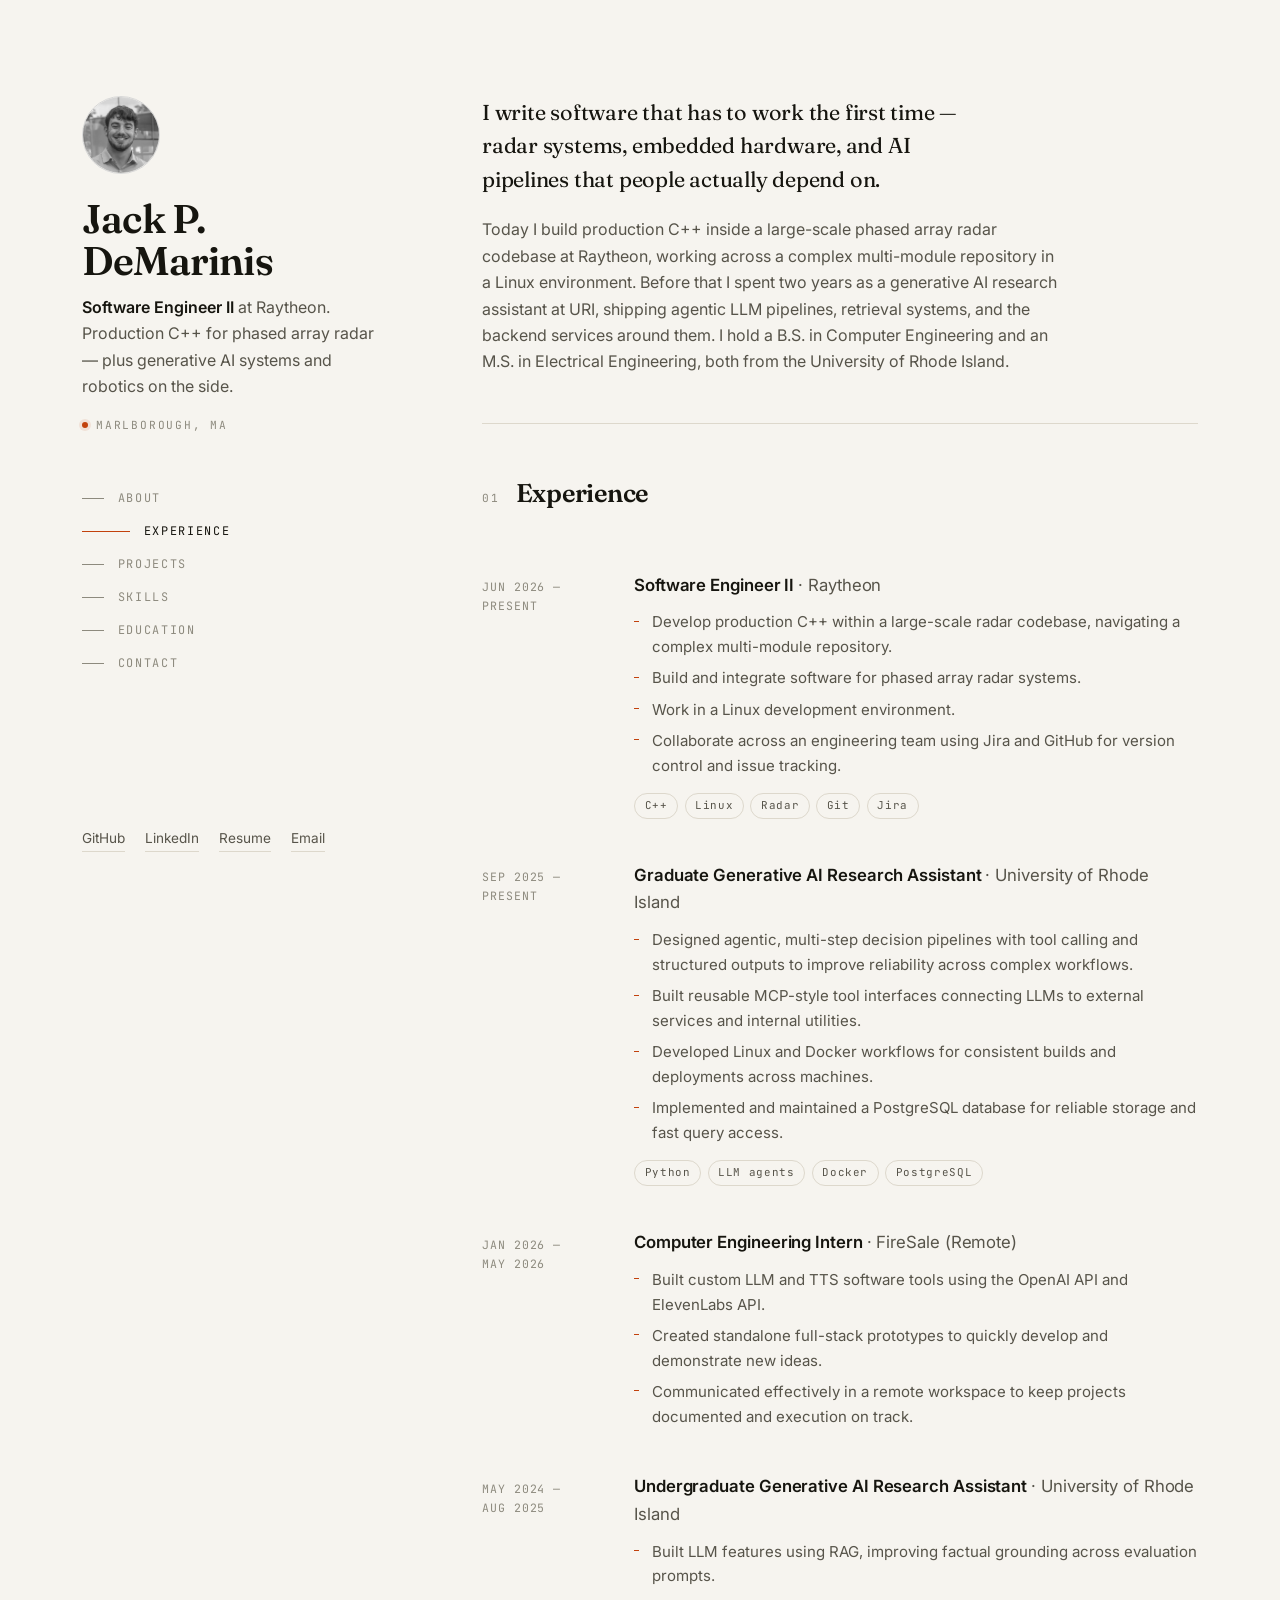
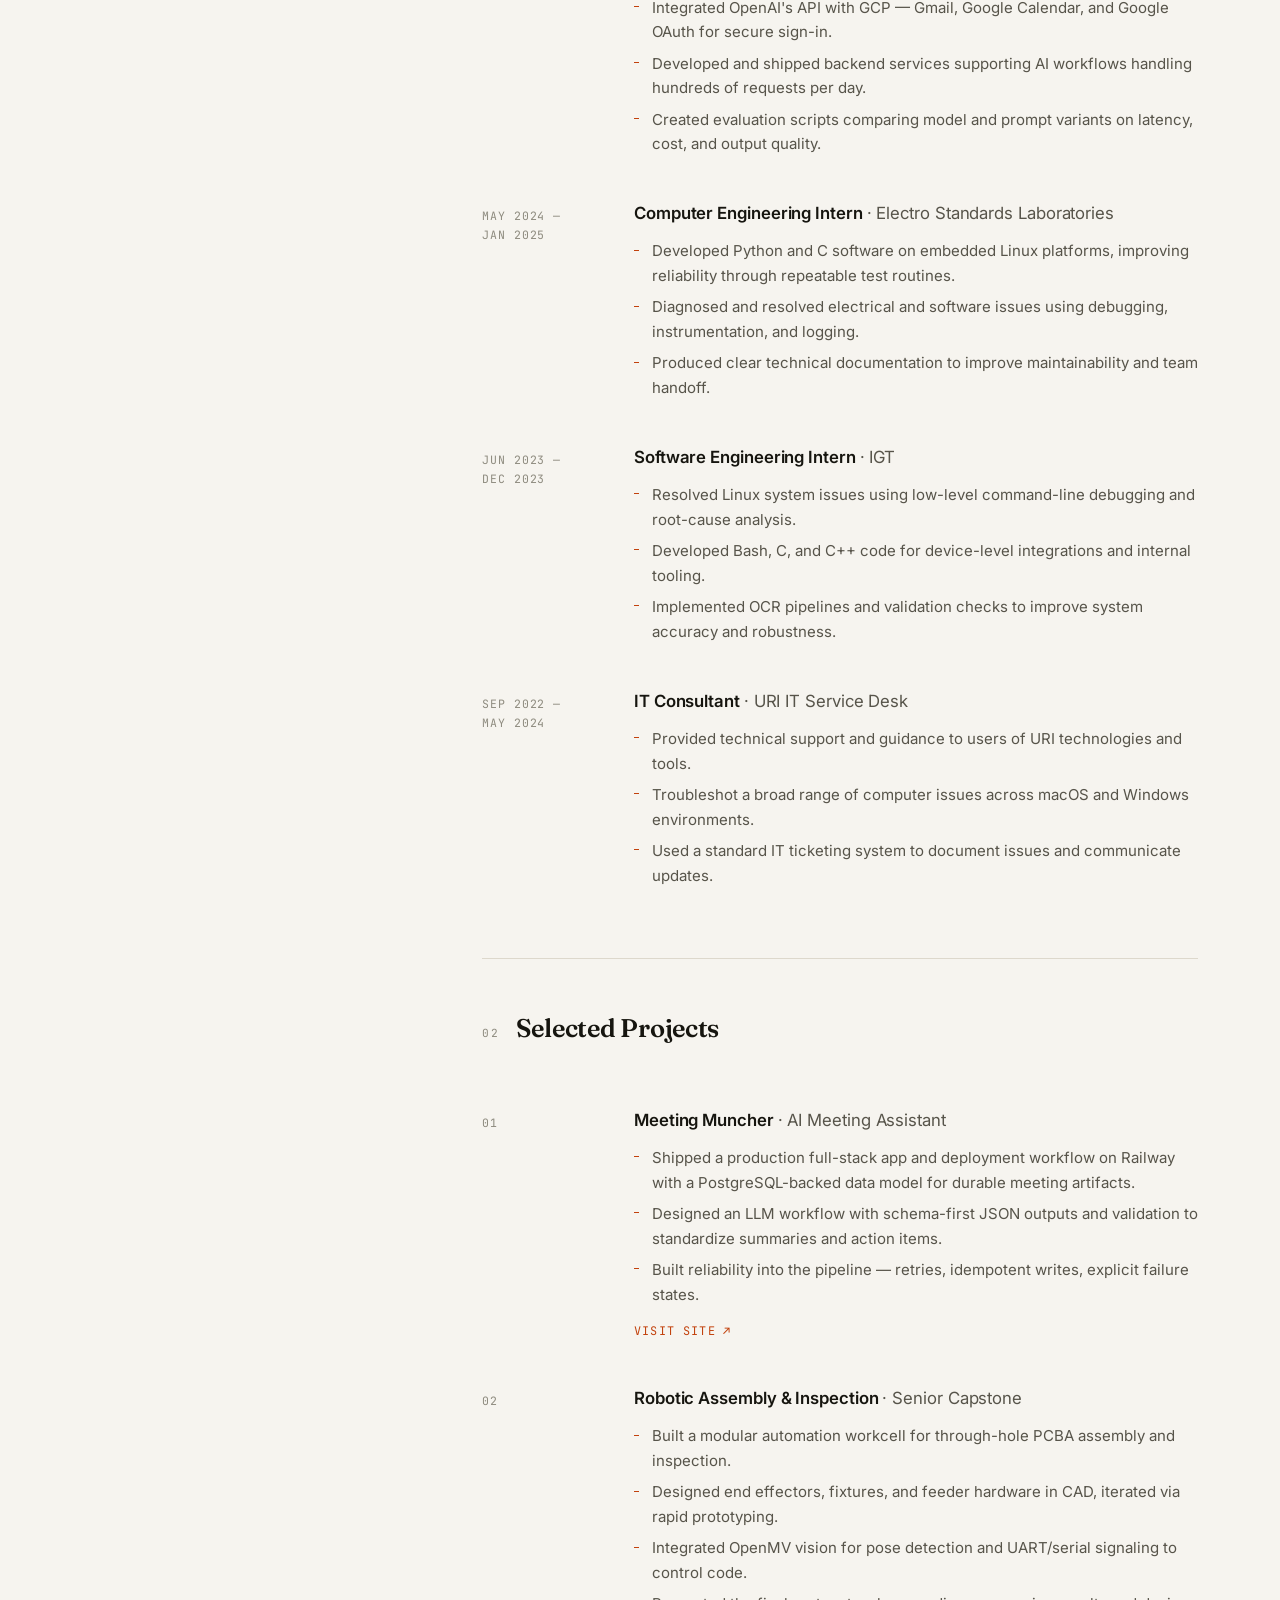
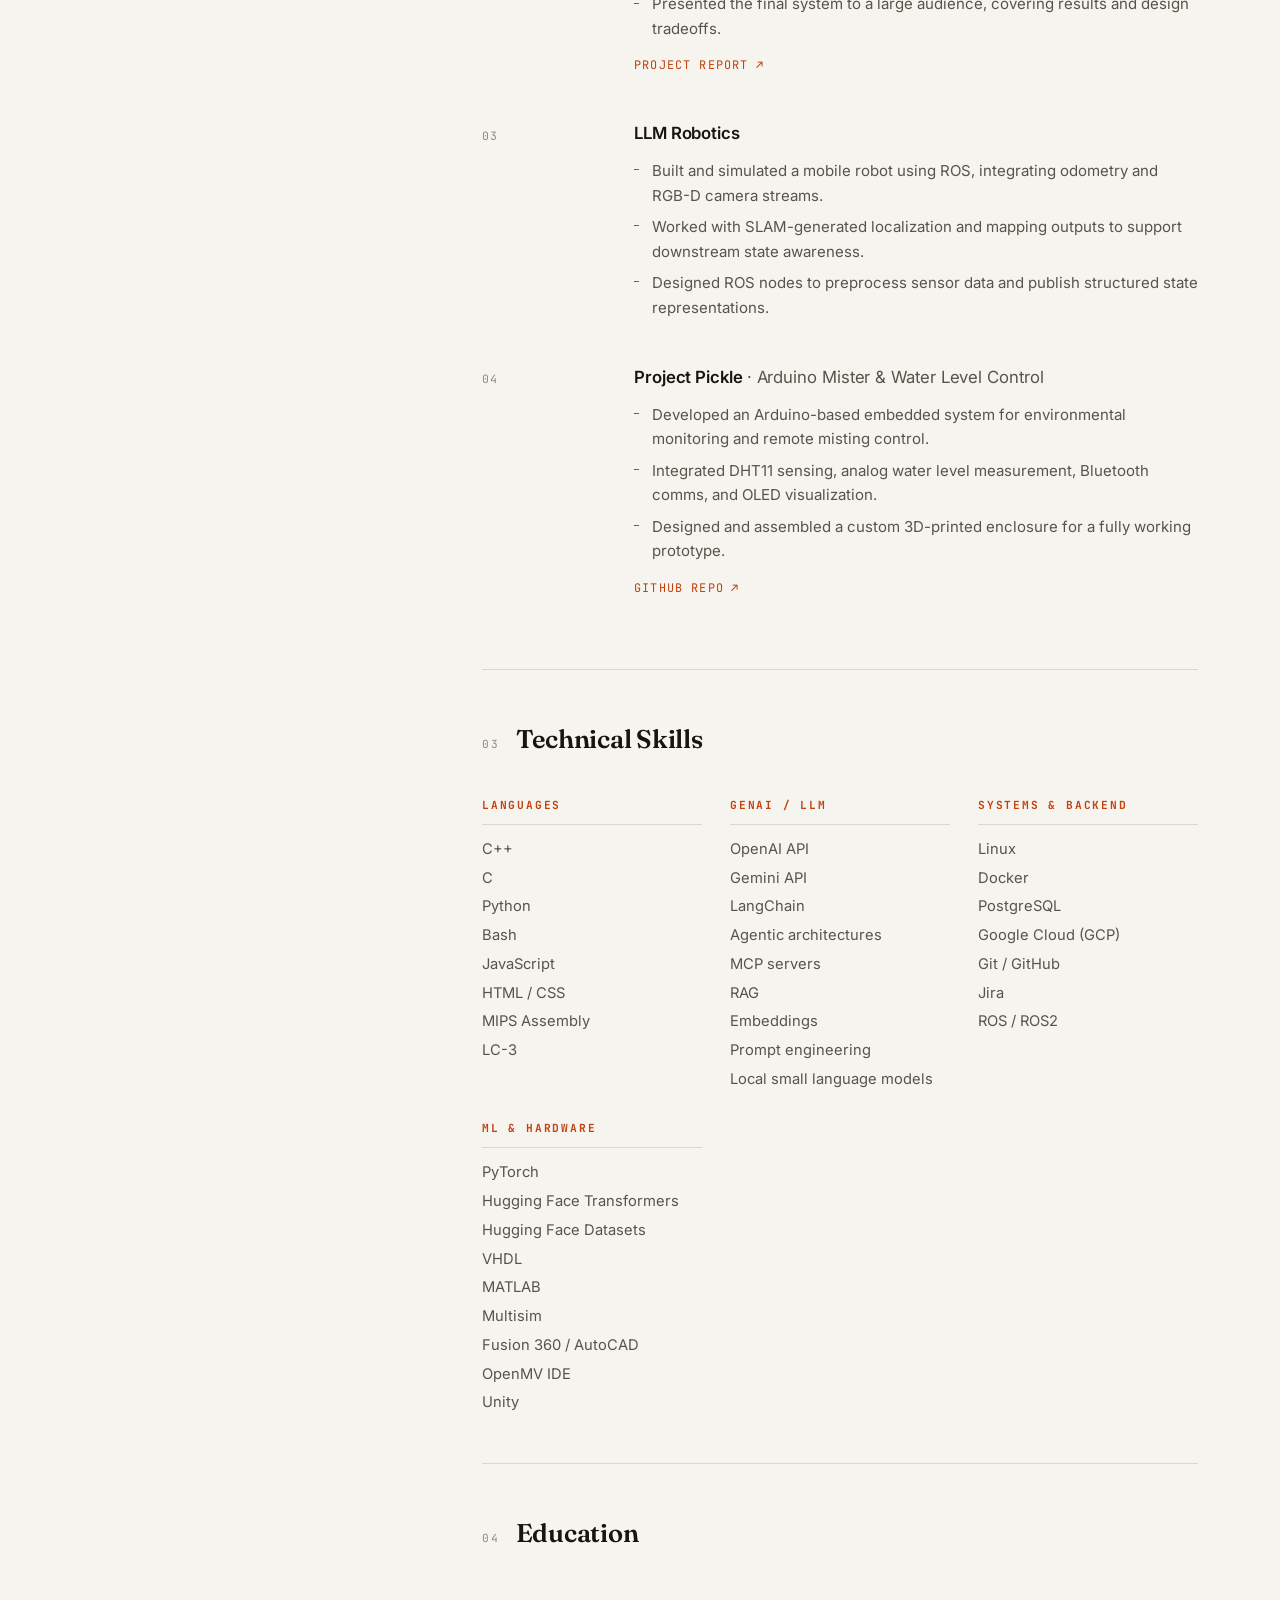
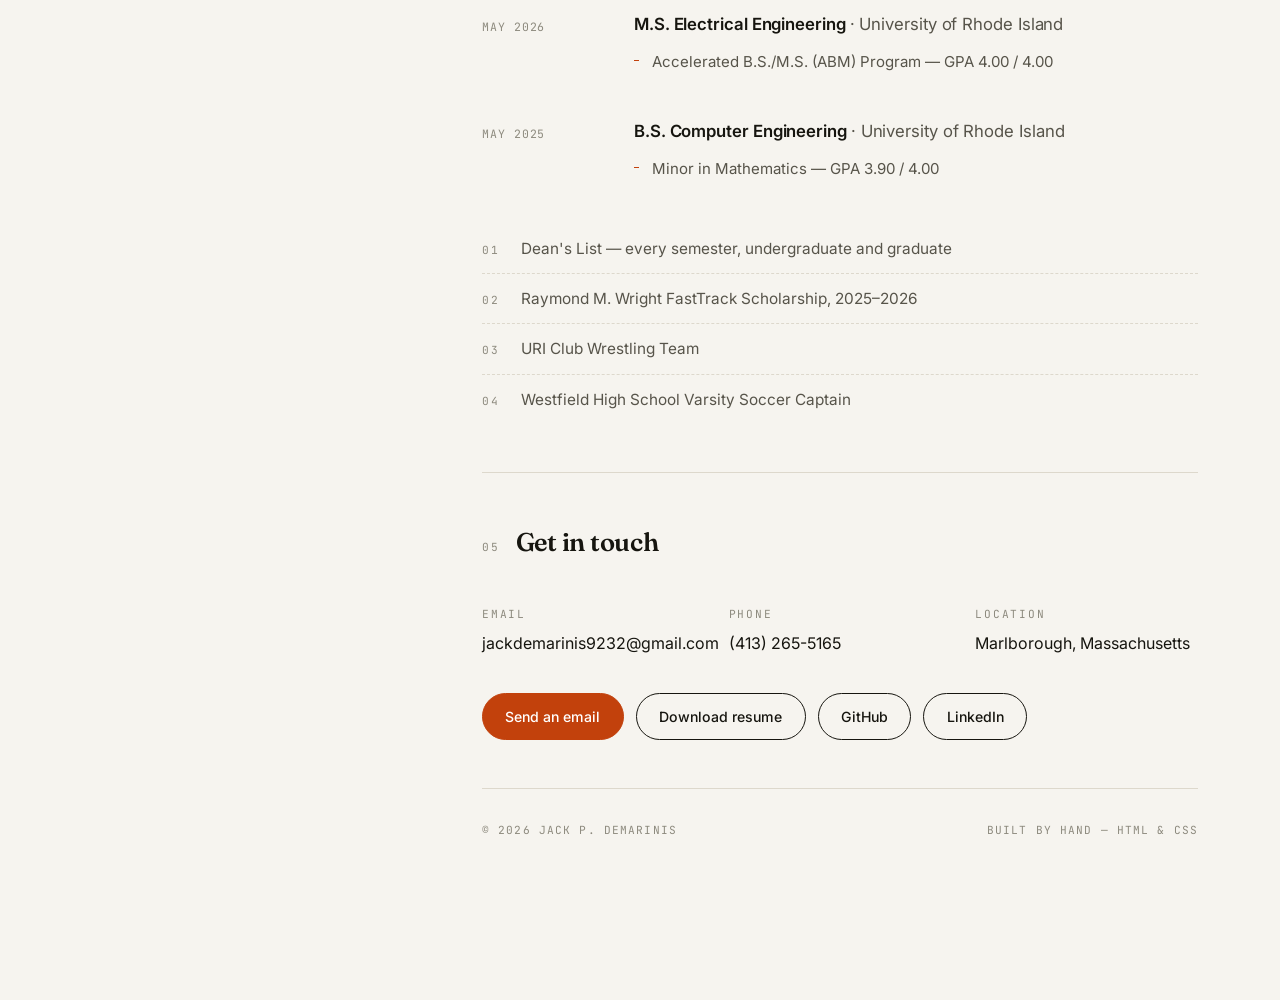
==== design-editorial.html @ abd618f5 "new designs and job update" ====
<!DOCTYPE html>
<html lang="en">
  <head>
    <meta charset="UTF-8" />
    <meta name="viewport" content="width=device-width, initial-scale=1.0" />
    <title>Jack P. DeMarinis — Software Engineer</title>
    <link rel="icon" type="image/webp" href="favicon.webp" />
    <link rel="preconnect" href="https://fonts.googleapis.com" />
    <link rel="preconnect" href="https://fonts.gstatic.com" crossorigin />
    <link
      href="https://fonts.googleapis.com/css2?family=Fraunces:opsz,wght@9..144,400;9..144,600&family=Inter:wght@400;500;600&family=JetBrains+Mono:wght@400;500&display=swap"
      rel="stylesheet"
    />
    <style>
      :root {
        --paper: #f6f4ef;
        --paper-raised: #fffefb;
        --ink: #16150f;
        --ink-soft: #57544a;
        --ink-faint: #8d8a7e;
        --rule: #ddd8cc;
        --accent: #c2410c;
        --accent-soft: rgba(194, 65, 12, 0.1);
        --serif: 'Fraunces', Georgia, serif;
        --sans: 'Inter', system-ui, sans-serif;
        --mono: 'JetBrains Mono', ui-monospace, monospace;
      }

      @media (prefers-color-scheme: dark) {
        :root {
          --paper: #12110e;
          --paper-raised: #1a1815;
          --ink: #f2efe6;
          --ink-soft: #a8a294;
          --ink-faint: #78736a;
          --rule: #2b2823;
          --accent: #f6511d;
          --accent-soft: rgba(246, 81, 29, 0.14);
        }
      }

      * { margin: 0; padding: 0; box-sizing: border-box; }

      html { scroll-behavior: smooth; }

      body {
        background: var(--paper);
        color: var(--ink);
        font-family: var(--sans);
        font-size: 16px;
        line-height: 1.65;
        -webkit-font-smoothing: antialiased;
      }

      a { color: inherit; text-decoration: none; }

      .label {
        font-family: var(--mono);
        font-size: 0.7rem;
        letter-spacing: 0.16em;
        text-transform: uppercase;
        color: var(--ink-faint);
      }

      /* ---------- shell ---------- */
      .shell {
        max-width: 1180px;
        margin: 0 auto;
        padding: 0 2rem;
        display: grid;
        grid-template-columns: 1fr;
        gap: 0;
      }

      @media (min-width: 1000px) {
        .shell {
          grid-template-columns: 320px minmax(0, 1fr);
          gap: 5rem;
        }
      }

      /* ---------- left rail ---------- */
      .rail {
        padding: 4rem 0 2rem;
      }

      @media (min-width: 1000px) {
        .rail {
          position: sticky;
          top: 0;
          height: 100vh;
          padding: 6rem 0 3rem;
          display: flex;
          flex-direction: column;
        }
      }

      .rail-photo {
        width: 78px;
        height: 78px;
        border-radius: 50%;
        object-fit: cover;
        filter: grayscale(100%);
        border: 1px solid var(--rule);
        margin-bottom: 1.5rem;
      }

      .rail h1 {
        font-family: var(--serif);
        font-weight: 600;
        font-size: 2.5rem;
        line-height: 1.05;
        letter-spacing: -0.02em;
      }

      .rail-role {
        margin-top: 0.75rem;
        font-size: 1rem;
        color: var(--ink-soft);
        max-width: 30ch;
      }

      .rail-role strong { color: var(--ink); font-weight: 600; }

      .rail-loc {
        margin-top: 1rem;
        display: inline-flex;
        align-items: center;
        gap: 0.5rem;
      }

      .dot {
        width: 6px;
        height: 6px;
        border-radius: 50%;
        background: var(--accent);
        box-shadow: 0 0 0 3px var(--accent-soft);
      }

      .rail-nav {
        margin-top: 3rem;
        display: none;
      }

      @media (min-width: 1000px) { .rail-nav { display: block; } }

      .rail-nav a {
        display: flex;
        align-items: center;
        gap: 0.85rem;
        padding: 0.42rem 0;
        font-family: var(--mono);
        font-size: 0.74rem;
        letter-spacing: 0.14em;
        text-transform: uppercase;
        color: var(--ink-faint);
        transition: color 0.25s ease;
      }

      .rail-nav a::before {
        content: '';
        width: 22px;
        height: 1px;
        background: currentColor;
        transition: width 0.25s ease, background 0.25s ease;
      }

      .rail-nav a:hover,
      .rail-nav a.active { color: var(--ink); }
      .rail-nav a.active::before { width: 48px; background: var(--accent); }

      .rail-links {
        margin-top: auto;
        padding-top: 2.5rem;
        display: flex;
        flex-wrap: wrap;
        gap: 1.25rem;
      }

      .rail-links a {
        font-size: 0.85rem;
        color: var(--ink-soft);
        border-bottom: 1px solid var(--rule);
        padding-bottom: 2px;
        transition: color 0.2s ease, border-color 0.2s ease;
      }

      .rail-links a:hover { color: var(--accent); border-color: var(--accent); }

      /* ---------- content ---------- */
      .content { padding: 2rem 0 6rem; }

      @media (min-width: 1000px) { .content { padding: 6rem 0 8rem; } }

      .block { padding: 3rem 0; border-top: 1px solid var(--rule); }
      .block:first-child { border-top: none; padding-top: 0; }

      .block-head {
        display: flex;
        align-items: baseline;
        gap: 1rem;
        margin-bottom: 2.25rem;
      }

      .block-head h2 {
        font-family: var(--serif);
        font-size: 1.6rem;
        font-weight: 600;
        letter-spacing: -0.01em;
      }

      .lede {
        font-family: var(--serif);
        font-size: 1.35rem;
        line-height: 1.55;
        letter-spacing: -0.01em;
        max-width: 34ch;
      }

      .lede + p {
        margin-top: 1.25rem;
        color: var(--ink-soft);
        max-width: 58ch;
      }

      /* entries */
      .entry {
        display: grid;
        grid-template-columns: 1fr;
        gap: 0.35rem 2rem;
        padding: 1.35rem 1rem 1.35rem 1rem;
        margin: 0 -1rem;
        border-radius: 6px;
        transition: background 0.25s ease;
      }

      @media (min-width: 720px) {
        .entry { grid-template-columns: 120px minmax(0, 1fr); }
      }

      .entry:hover { background: var(--paper-raised); }

      .entry-date {
        font-family: var(--mono);
        font-size: 0.72rem;
        letter-spacing: 0.08em;
        text-transform: uppercase;
        color: var(--ink-faint);
        padding-top: 0.35rem;
      }

      .entry h3 {
        font-size: 1.05rem;
        font-weight: 600;
        letter-spacing: -0.005em;
      }

      .entry h3 span { color: var(--ink-soft); font-weight: 400; }

      .entry ul {
        margin-top: 0.7rem;
        list-style: none;
        display: grid;
        gap: 0.4rem;
      }

      .entry li {
        position: relative;
        padding-left: 1.1rem;
        color: var(--ink-soft);
        font-size: 0.94rem;
      }

      .entry li::before {
        content: '';
        position: absolute;
        left: 0;
        top: 0.68em;
        width: 5px;
        height: 1px;
        background: var(--accent);
      }

      .tags { margin-top: 0.9rem; display: flex; flex-wrap: wrap; gap: 0.4rem; }

      .tag {
        font-family: var(--mono);
        font-size: 0.68rem;
        letter-spacing: 0.06em;
        color: var(--ink-soft);
        border: 1px solid var(--rule);
        border-radius: 999px;
        padding: 0.18rem 0.6rem;
      }

      .arrow-link {
        display: inline-flex;
        align-items: center;
        gap: 0.45rem;
        margin-top: 0.9rem;
        font-family: var(--mono);
        font-size: 0.74rem;
        letter-spacing: 0.1em;
        text-transform: uppercase;
        color: var(--accent);
      }

      .arrow-link span { transition: transform 0.25s ease; }
      .arrow-link:hover span { transform: translate(3px, -3px); }

      /* skills */
      .skills-cols {
        display: grid;
        gap: 1.75rem;
        grid-template-columns: repeat(auto-fit, minmax(220px, 1fr));
      }

      .skill-col h3 {
        font-family: var(--mono);
        font-size: 0.7rem;
        letter-spacing: 0.16em;
        text-transform: uppercase;
        color: var(--accent);
        padding-bottom: 0.6rem;
        margin-bottom: 0.75rem;
        border-bottom: 1px solid var(--rule);
      }

      .skill-col ul { list-style: none; display: grid; gap: 0.28rem; }
      .skill-col li { font-size: 0.92rem; color: var(--ink-soft); }

      /* honors */
      .honors-list { list-style: none; display: grid; gap: 0.75rem; }

      .honors-list li {
        display: flex;
        gap: 0.9rem;
        align-items: baseline;
        font-size: 0.96rem;
        color: var(--ink-soft);
        padding-bottom: 0.75rem;
        border-bottom: 1px dashed var(--rule);
      }

      .honors-list li:last-child { border-bottom: none; }
      .honors-list .label { flex-shrink: 0; width: 3.5ch; }

      /* contact */
      .contact-row {
        display: grid;
        gap: 1.5rem;
        grid-template-columns: repeat(auto-fit, minmax(200px, 1fr));
        margin-bottom: 2.25rem;
      }

      .contact-row a, .contact-row span.v {
        display: block;
        margin-top: 0.3rem;
        font-size: 1rem;
        color: var(--ink);
      }

      .contact-row a:hover { color: var(--accent); }

      .btn {
        display: inline-flex;
        align-items: center;
        gap: 0.5rem;
        padding: 0.7rem 1.4rem;
        border-radius: 999px;
        border: 1px solid var(--ink);
        font-size: 0.88rem;
        font-weight: 500;
        transition: background 0.22s ease, color 0.22s ease, border-color 0.22s ease;
      }

      .btn:hover { background: var(--ink); color: var(--paper); }
      .btn-primary { background: var(--accent); border-color: var(--accent); color: #fff; }
      .btn-primary:hover { background: transparent; color: var(--accent); border-color: var(--accent); }

      .btn-row { display: flex; flex-wrap: wrap; gap: 0.75rem; }

      footer {
        border-top: 1px solid var(--rule);
        padding: 2rem 0;
        font-family: var(--mono);
        font-size: 0.7rem;
        letter-spacing: 0.1em;
        text-transform: uppercase;
        color: var(--ink-faint);
        display: flex;
        justify-content: space-between;
        flex-wrap: wrap;
        gap: 0.5rem;
      }

      /* reveal */
      .reveal { opacity: 0; transform: translateY(14px); transition: opacity 0.7s ease, transform 0.7s ease; }
      .reveal.visible { opacity: 1; transform: none; }

      @media (prefers-reduced-motion: reduce) {
        .reveal { opacity: 1; transform: none; transition: none; }
        html { scroll-behavior: auto; }
      }
    </style>
  </head>
  <body>
    <div class="shell">
      <aside class="rail">
        <img class="rail-photo" src="Jack_Headshot.webp" alt="Jack P. DeMarinis" width="78" height="78" />
        <h1>Jack P.<br />DeMarinis</h1>
        <p class="rail-role">
          <strong>Software Engineer II</strong> at Raytheon. Production C++ for phased array radar &mdash;
          plus generative AI systems and robotics on the side.
        </p>
        <p class="rail-loc label"><span class="dot"></span> Marlborough, MA</p>

        <nav class="rail-nav">
          <a href="#about">About</a>
          <a href="#experience">Experience</a>
          <a href="#projects">Projects</a>
          <a href="#skills">Skills</a>
          <a href="#education">Education</a>
          <a href="#contact">Contact</a>
        </nav>

        <div class="rail-links">
          <a href="https://github.com/jackdemarinis" target="_blank" rel="noopener noreferrer">GitHub</a>
          <a href="https://www.linkedin.com/in/jack-demarinis-2a0196257" target="_blank" rel="noopener noreferrer">LinkedIn</a>
          <a href="Jack_DeMarinis_Resume.pdf" download>Resume</a>
          <a href="mailto:jackdemarinis9232@gmail.com">Email</a>
        </div>
      </aside>

      <main class="content">
        <section id="about" class="block reveal">
          <p class="lede">
            I write software that has to work the first time &mdash; radar systems, embedded
            hardware, and AI pipelines that people actually depend on.
          </p>
          <p>
            Today I build production C++ inside a large-scale phased array radar codebase at Raytheon,
            working across a complex multi-module repository in a Linux environment. Before that I spent
            two years as a generative AI research assistant at URI, shipping agentic LLM pipelines,
            retrieval systems, and the backend services around them. I hold a B.S. in Computer
            Engineering and an M.S. in Electrical Engineering, both from the University of Rhode Island.
          </p>
        </section>

        <section id="experience" class="block reveal">
          <div class="block-head">
            <span class="label">01</span>
            <h2>Experience</h2>
          </div>

          <article class="entry">
            <div class="entry-date">Jun 2026 &mdash;<br />Present</div>
            <div>
              <h3>Software Engineer II <span>&middot; Raytheon</span></h3>
              <ul>
                <li>Develop production C++ within a large-scale radar codebase, navigating a complex multi-module repository.</li>
                <li>Build and integrate software for phased array radar systems.</li>
                <li>Work in a Linux development environment.</li>
                <li>Collaborate across an engineering team using Jira and GitHub for version control and issue tracking.</li>
              </ul>
              <div class="tags">
                <span class="tag">C++</span><span class="tag">Linux</span><span class="tag">Radar</span><span class="tag">Git</span><span class="tag">Jira</span>
              </div>
            </div>
          </article>

          <article class="entry">
            <div class="entry-date">Sep 2025 &mdash;<br />Present</div>
            <div>
              <h3>Graduate Generative AI Research Assistant <span>&middot; University of Rhode Island</span></h3>
              <ul>
                <li>Designed agentic, multi-step decision pipelines with tool calling and structured outputs to improve reliability across complex workflows.</li>
                <li>Built reusable MCP-style tool interfaces connecting LLMs to external services and internal utilities.</li>
                <li>Developed Linux and Docker workflows for consistent builds and deployments across machines.</li>
                <li>Implemented and maintained a PostgreSQL database for reliable storage and fast query access.</li>
              </ul>
              <div class="tags">
                <span class="tag">Python</span><span class="tag">LLM agents</span><span class="tag">Docker</span><span class="tag">PostgreSQL</span>
              </div>
            </div>
          </article>

          <article class="entry">
            <div class="entry-date">Jan 2026 &mdash;<br />May 2026</div>
            <div>
              <h3>Computer Engineering Intern <span>&middot; FireSale (Remote)</span></h3>
              <ul>
                <li>Built custom LLM and TTS software tools using the OpenAI API and ElevenLabs API.</li>
                <li>Created standalone full-stack prototypes to quickly develop and demonstrate new ideas.</li>
                <li>Communicated effectively in a remote workspace to keep projects documented and execution on track.</li>
              </ul>
            </div>
          </article>

          <article class="entry">
            <div class="entry-date">May 2024 &mdash;<br />Aug 2025</div>
            <div>
              <h3>Undergraduate Generative AI Research Assistant <span>&middot; University of Rhode Island</span></h3>
              <ul>
                <li>Built LLM features using RAG, improving factual grounding across evaluation prompts.</li>
                <li>Integrated OpenAI's API with GCP &mdash; Gmail, Google Calendar, and Google OAuth for secure sign-in.</li>
                <li>Developed and shipped backend services supporting AI workflows handling hundreds of requests per day.</li>
                <li>Created evaluation scripts comparing model and prompt variants on latency, cost, and output quality.</li>
              </ul>
            </div>
          </article>

          <article class="entry">
            <div class="entry-date">May 2024 &mdash;<br />Jan 2025</div>
            <div>
              <h3>Computer Engineering Intern <span>&middot; Electro Standards Laboratories</span></h3>
              <ul>
                <li>Developed Python and C software on embedded Linux platforms, improving reliability through repeatable test routines.</li>
                <li>Diagnosed and resolved electrical and software issues using debugging, instrumentation, and logging.</li>
                <li>Produced clear technical documentation to improve maintainability and team handoff.</li>
              </ul>
            </div>
          </article>

          <article class="entry">
            <div class="entry-date">Jun 2023 &mdash;<br />Dec 2023</div>
            <div>
              <h3>Software Engineering Intern <span>&middot; IGT</span></h3>
              <ul>
                <li>Resolved Linux system issues using low-level command-line debugging and root-cause analysis.</li>
                <li>Developed Bash, C, and C++ code for device-level integrations and internal tooling.</li>
                <li>Implemented OCR pipelines and validation checks to improve system accuracy and robustness.</li>
              </ul>
            </div>
          </article>

          <article class="entry">
            <div class="entry-date">Sep 2022 &mdash;<br />May 2024</div>
            <div>
              <h3>IT Consultant <span>&middot; URI IT Service Desk</span></h3>
              <ul>
                <li>Provided technical support and guidance to users of URI technologies and tools.</li>
                <li>Troubleshot a broad range of computer issues across macOS and Windows environments.</li>
                <li>Used a standard IT ticketing system to document issues and communicate updates.</li>
              </ul>
            </div>
          </article>
        </section>

        <section id="projects" class="block reveal">
          <div class="block-head">
            <span class="label">02</span>
            <h2>Selected Projects</h2>
          </div>

          <article class="entry">
            <div class="entry-date">01</div>
            <div>
              <h3>Meeting Muncher <span>&middot; AI Meeting Assistant</span></h3>
              <ul>
                <li>Shipped a production full-stack app and deployment workflow on Railway with a PostgreSQL-backed data model for durable meeting artifacts.</li>
                <li>Designed an LLM workflow with schema-first JSON outputs and validation to standardize summaries and action items.</li>
                <li>Built reliability into the pipeline &mdash; retries, idempotent writes, explicit failure states.</li>
              </ul>
              <a class="arrow-link" href="https://www.meetingmuncher.com/" target="_blank" rel="noopener noreferrer">Visit site <span>&#8599;</span></a>
            </div>
          </article>

          <article class="entry">
            <div class="entry-date">02</div>
            <div>
              <h3>Robotic Assembly &amp; Inspection <span>&middot; Senior Capstone</span></h3>
              <ul>
                <li>Built a modular automation workcell for through-hole PCBA assembly and inspection.</li>
                <li>Designed end effectors, fixtures, and feeder hardware in CAD, iterated via rapid prototyping.</li>
                <li>Integrated OpenMV vision for pose detection and UART/serial signaling to control code.</li>
                <li>Presented the final system to a large audience, covering results and design tradeoffs.</li>
              </ul>
              <a class="arrow-link" href="CPR - Hayward Industries.pdf" target="_blank" rel="noopener noreferrer">Project report <span>&#8599;</span></a>
            </div>
          </article>

          <article class="entry">
            <div class="entry-date">03</div>
            <div>
              <h3>LLM Robotics</h3>
              <ul>
                <li>Built and simulated a mobile robot using ROS, integrating odometry and RGB-D camera streams.</li>
                <li>Worked with SLAM-generated localization and mapping outputs to support downstream state awareness.</li>
                <li>Designed ROS nodes to preprocess sensor data and publish structured state representations.</li>
              </ul>
            </div>
          </article>

          <article class="entry">
            <div class="entry-date">04</div>
            <div>
              <h3>Project Pickle <span>&middot; Arduino Mister &amp; Water Level Control</span></h3>
              <ul>
                <li>Developed an Arduino-based embedded system for environmental monitoring and remote misting control.</li>
                <li>Integrated DHT11 sensing, analog water level measurement, Bluetooth comms, and OLED visualization.</li>
                <li>Designed and assembled a custom 3D-printed enclosure for a fully working prototype.</li>
              </ul>
              <a class="arrow-link" href="https://github.com/jackdemarinis/ProjectPickle" target="_blank" rel="noopener noreferrer">GitHub repo <span>&#8599;</span></a>
            </div>
          </article>
        </section>

        <section id="skills" class="block reveal">
          <div class="block-head">
            <span class="label">03</span>
            <h2>Technical Skills</h2>
          </div>
          <div class="skills-cols">
            <div class="skill-col">
              <h3>Languages</h3>
              <ul>
                <li>C++</li><li>C</li><li>Python</li><li>Bash</li><li>JavaScript</li><li>HTML / CSS</li><li>MIPS Assembly</li><li>LC-3</li>
              </ul>
            </div>
            <div class="skill-col">
              <h3>GenAI / LLM</h3>
              <ul>
                <li>OpenAI API</li><li>Gemini API</li><li>LangChain</li><li>Agentic architectures</li><li>MCP servers</li><li>RAG</li><li>Embeddings</li><li>Prompt engineering</li><li>Local small language models</li>
              </ul>
            </div>
            <div class="skill-col">
              <h3>Systems &amp; Backend</h3>
              <ul>
                <li>Linux</li><li>Docker</li><li>PostgreSQL</li><li>Google Cloud (GCP)</li><li>Git / GitHub</li><li>Jira</li><li>ROS / ROS2</li>
              </ul>
            </div>
            <div class="skill-col">
              <h3>ML &amp; Hardware</h3>
              <ul>
                <li>PyTorch</li><li>Hugging Face Transformers</li><li>Hugging Face Datasets</li><li>VHDL</li><li>MATLAB</li><li>Multisim</li><li>Fusion 360 / AutoCAD</li><li>OpenMV IDE</li><li>Unity</li>
              </ul>
            </div>
          </div>
        </section>

        <section id="education" class="block reveal">
          <div class="block-head">
            <span class="label">04</span>
            <h2>Education</h2>
          </div>
          <article class="entry">
            <div class="entry-date">May 2026</div>
            <div>
              <h3>M.S. Electrical Engineering <span>&middot; University of Rhode Island</span></h3>
              <ul>
                <li>Accelerated B.S./M.S. (ABM) Program &mdash; GPA 4.00 / 4.00</li>
              </ul>
            </div>
          </article>
          <article class="entry">
            <div class="entry-date">May 2025</div>
            <div>
              <h3>B.S. Computer Engineering <span>&middot; University of Rhode Island</span></h3>
              <ul>
                <li>Minor in Mathematics &mdash; GPA 3.90 / 4.00</li>
              </ul>
            </div>
          </article>

          <ul class="honors-list" style="margin-top: 2rem">
            <li><span class="label">01</span> Dean's List &mdash; every semester, undergraduate and graduate</li>
            <li><span class="label">02</span> Raymond M. Wright FastTrack Scholarship, 2025&ndash;2026</li>
            <li><span class="label">03</span> URI Club Wrestling Team</li>
            <li><span class="label">04</span> Westfield High School Varsity Soccer Captain</li>
          </ul>
        </section>

        <section id="contact" class="block reveal">
          <div class="block-head">
            <span class="label">05</span>
            <h2>Get in touch</h2>
          </div>
          <div class="contact-row">
            <div>
              <span class="label">Email</span>
              <a href="mailto:jackdemarinis9232@gmail.com">jackdemarinis9232@gmail.com</a>
            </div>
            <div>
              <span class="label">Phone</span>
              <a href="tel:+14132655165">(413) 265-5165</a>
            </div>
            <div>
              <span class="label">Location</span>
              <span class="v">Marlborough, Massachusetts</span>
            </div>
          </div>
          <div class="btn-row">
            <a class="btn btn-primary" href="mailto:jackdemarinis9232@gmail.com">Send an email</a>
            <a class="btn" href="Jack_DeMarinis_Resume.pdf" download>Download resume</a>
            <a class="btn" href="https://github.com/jackdemarinis" target="_blank" rel="noopener noreferrer">GitHub</a>
            <a class="btn" href="https://www.linkedin.com/in/jack-demarinis-2a0196257" target="_blank" rel="noopener noreferrer">LinkedIn</a>
          </div>
        </section>

        <footer>
          <span>&copy; 2026 Jack P. DeMarinis</span>
          <span>Built by hand &mdash; HTML &amp; CSS</span>
        </footer>
      </main>
    </div>

    <script>
      const io = new IntersectionObserver(
        (entries) => {
          for (const e of entries) {
            if (e.isIntersecting) {
              e.target.classList.add('visible');
              io.unobserve(e.target);
            }
          }
        },
        { rootMargin: '0px 0px -60px 0px' }
      );
      document.querySelectorAll('.reveal').forEach((el) => io.observe(el));

      const links = [...document.querySelectorAll('.rail-nav a')];
      const spy = new IntersectionObserver(
        (entries) => {
          for (const e of entries) {
            if (!e.isIntersecting) continue;
            links.forEach((l) => l.classList.toggle('active', l.getAttribute('href') === '#' + e.target.id));
          }
        },
        { rootMargin: '-45% 0px -50% 0px' }
      );
      document.querySelectorAll('section[id]').forEach((s) => spy.observe(s));
    </script>
  </body>
</html>
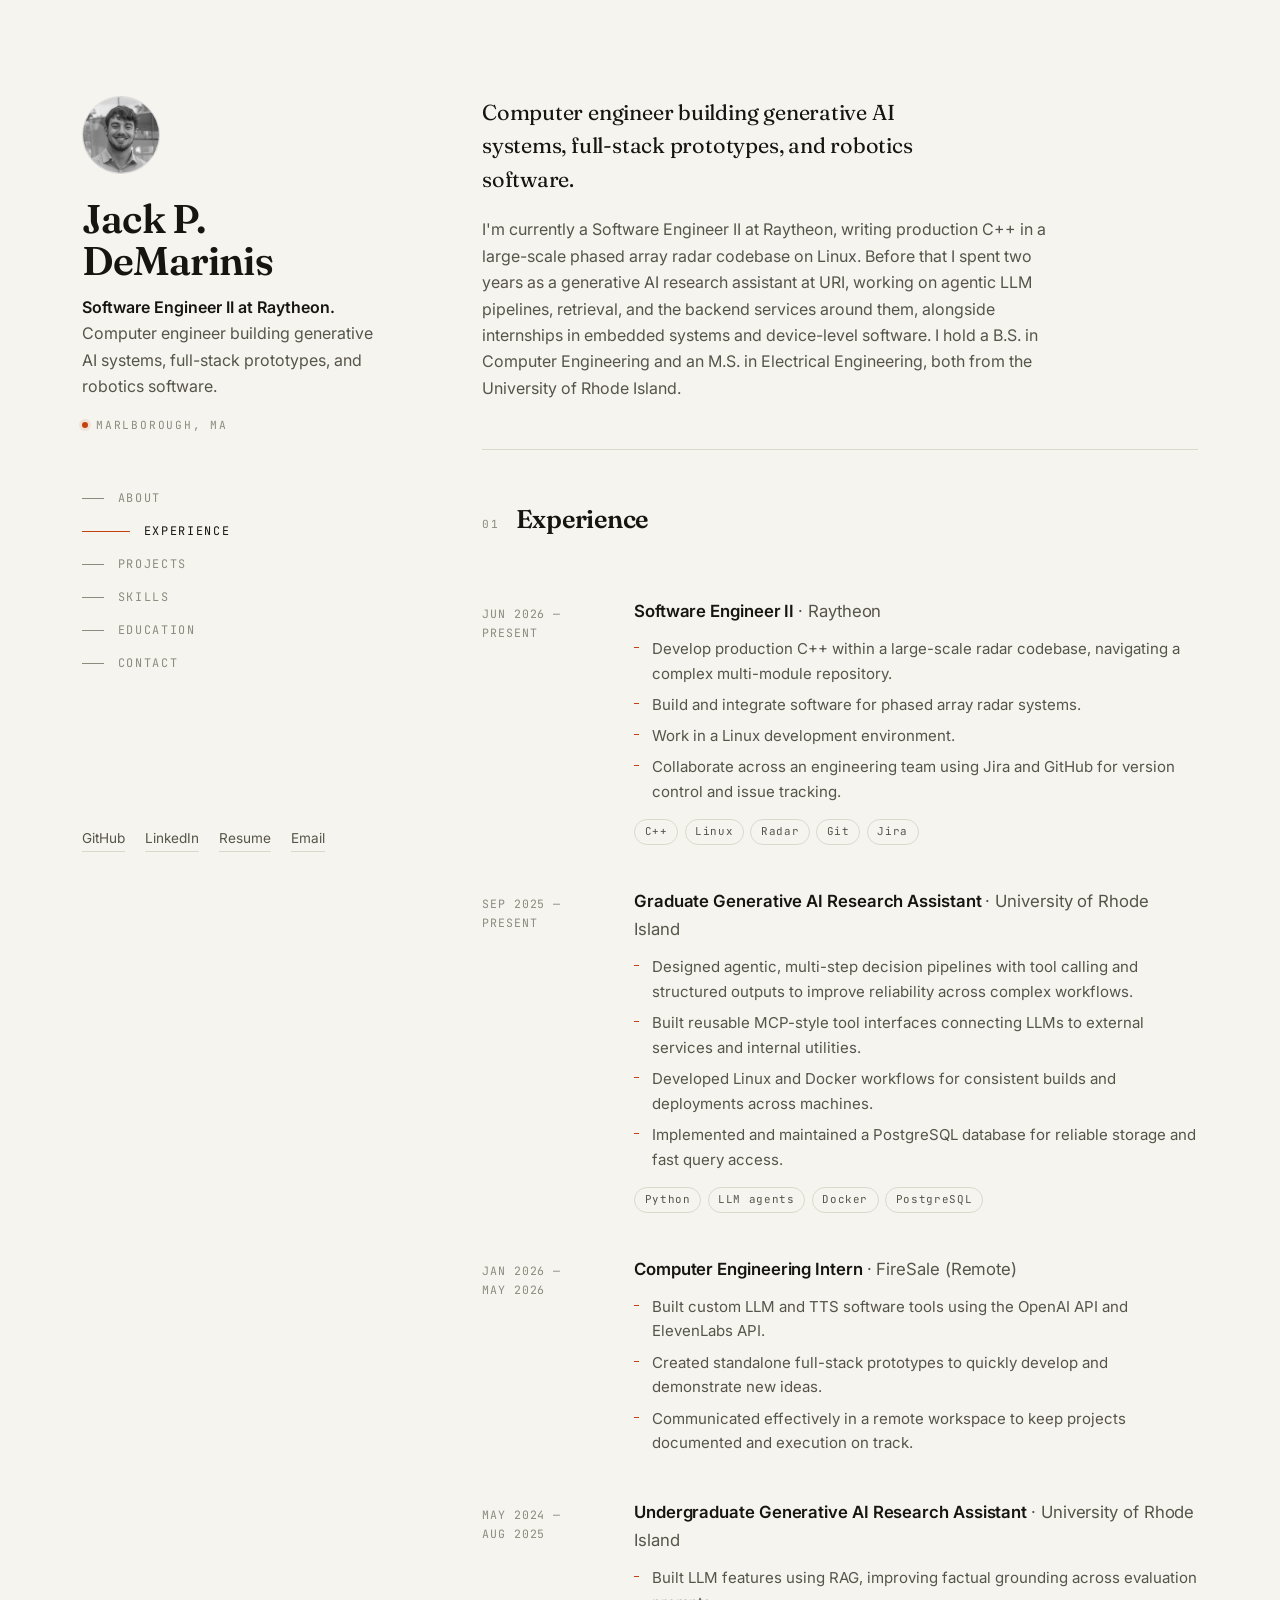
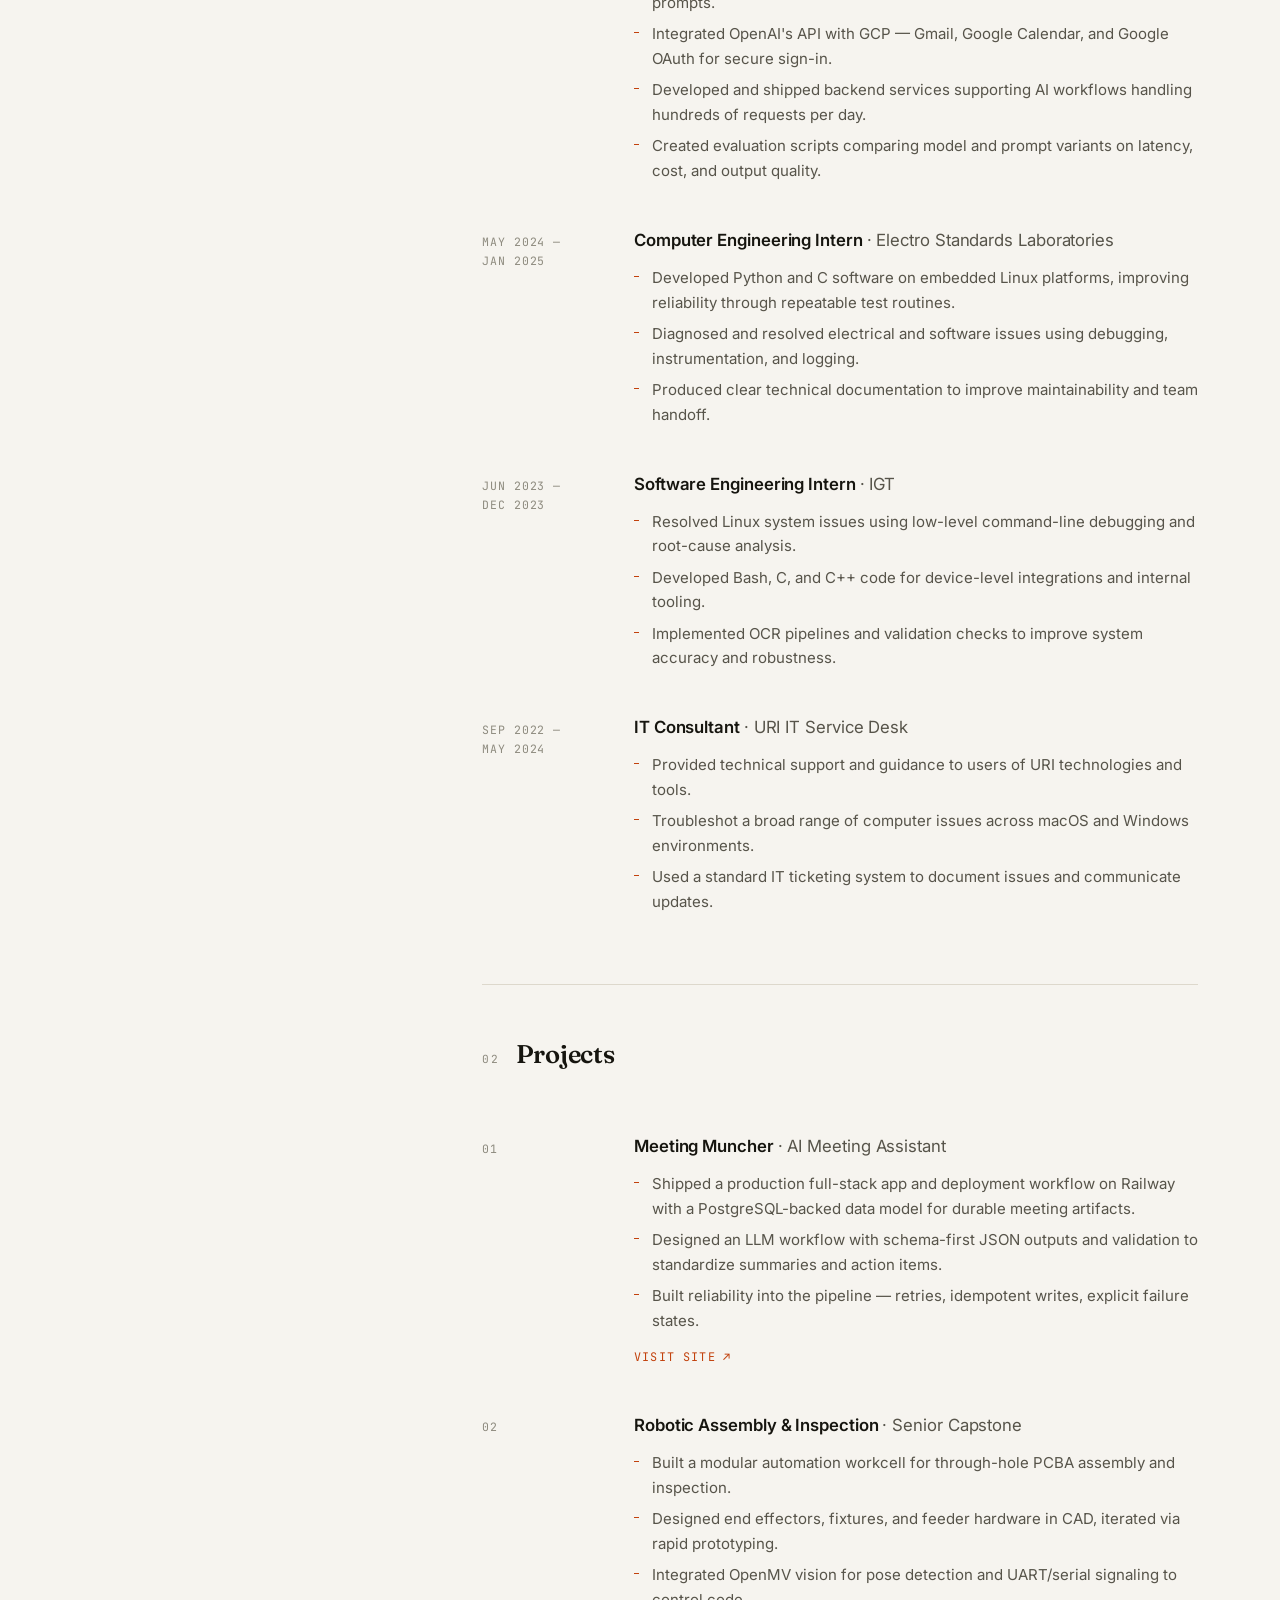
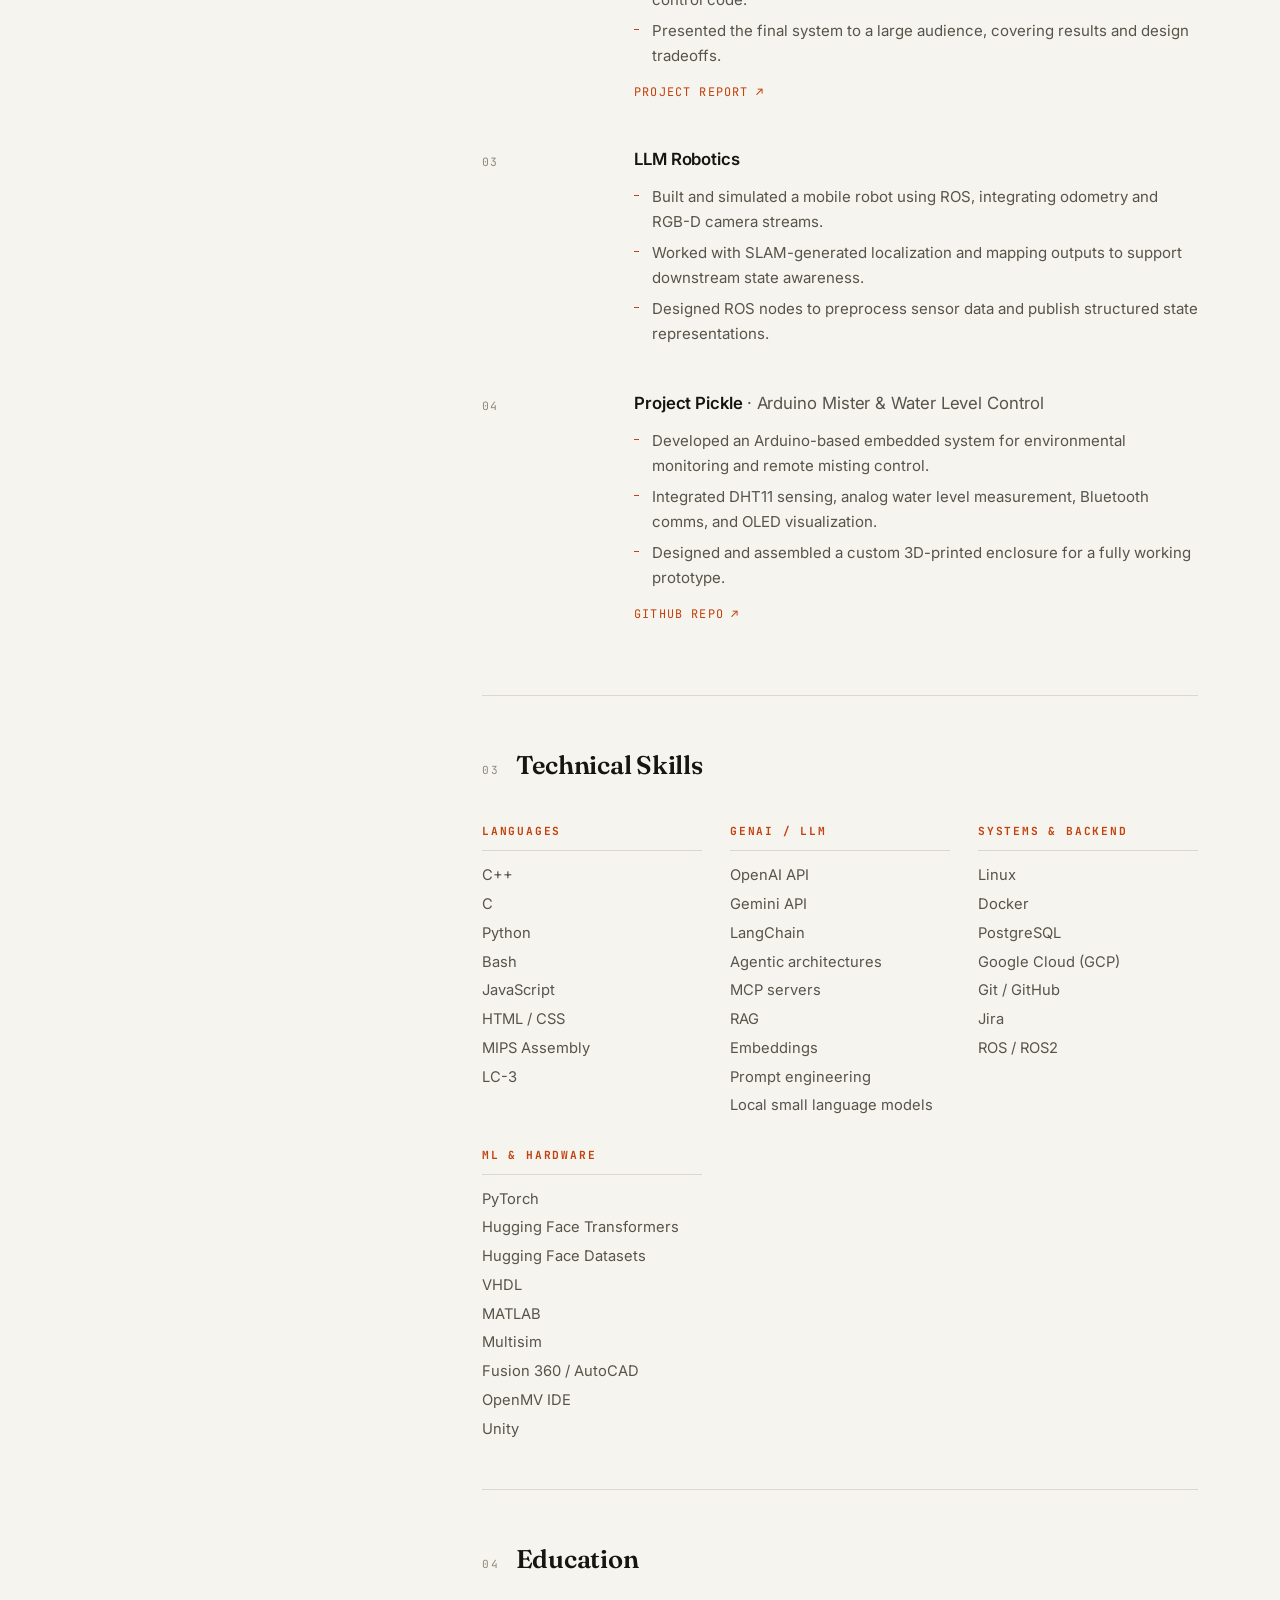
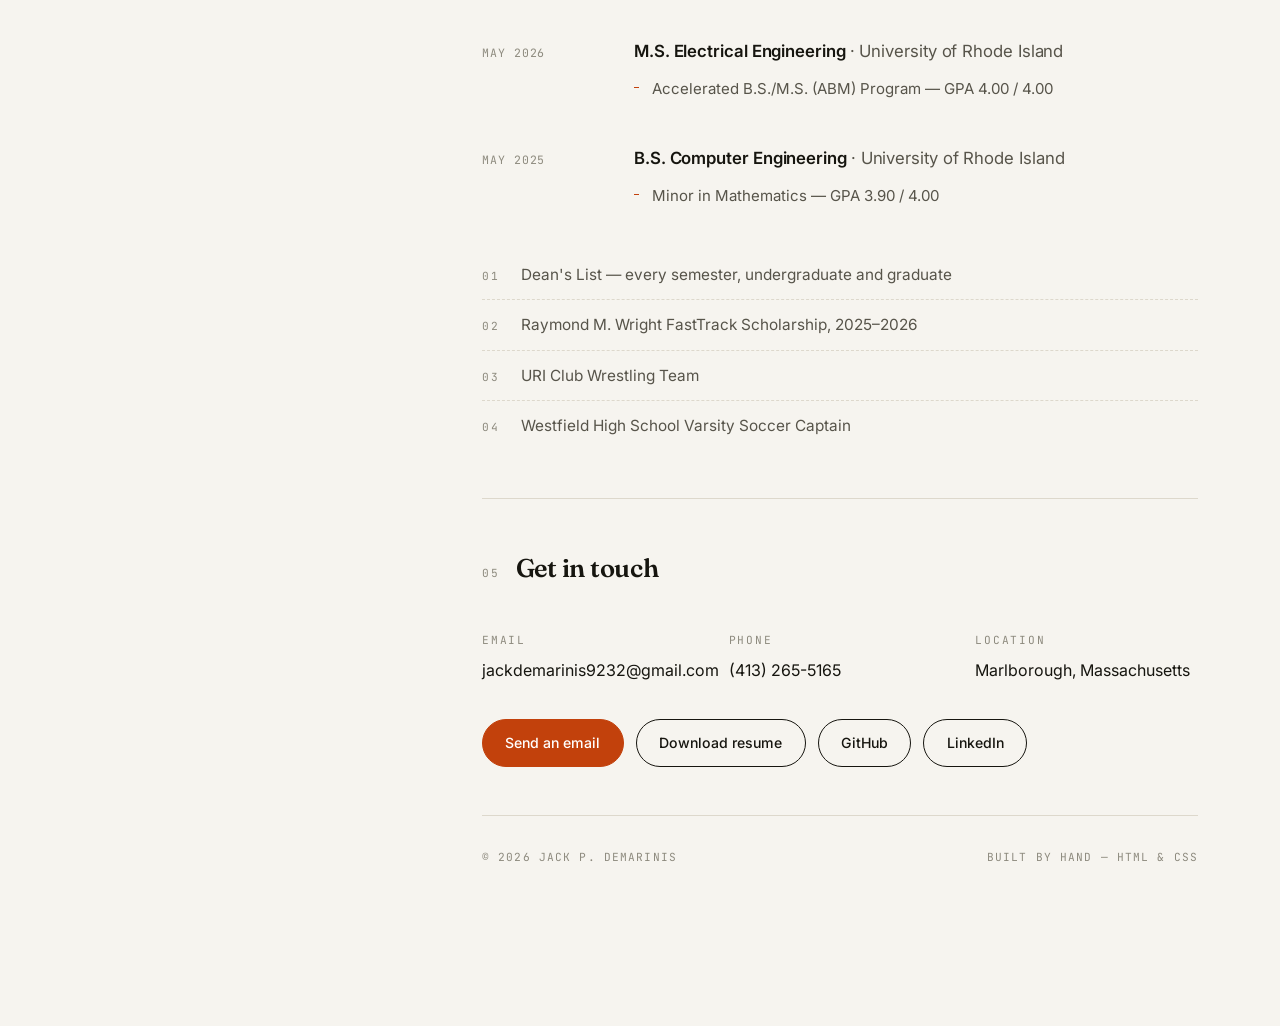
==== commit 7858cee0: "Toning brought down" ====
--- a/design-editorial.html
+++ b/design-editorial.html
@@ -410,8 +410,8 @@
         <img class="rail-photo" src="Jack_Headshot.webp" alt="Jack P. DeMarinis" width="78" height="78" />
         <h1>Jack P.<br />DeMarinis</h1>
         <p class="rail-role">
-          <strong>Software Engineer II</strong> at Raytheon. Production C++ for phased array radar &mdash;
-          plus generative AI systems and robotics on the side.
+          <strong>Software Engineer II at Raytheon.</strong> Computer engineer building generative AI
+          systems, full-stack prototypes, and robotics software.
         </p>
         <p class="rail-loc label"><span class="dot"></span> Marlborough, MA</p>
 
@@ -435,15 +435,16 @@
       <main class="content">
         <section id="about" class="block reveal">
           <p class="lede">
-            I write software that has to work the first time &mdash; radar systems, embedded
-            hardware, and AI pipelines that people actually depend on.
+            Computer engineer building generative AI systems, full-stack prototypes, and
+            robotics software.
           </p>
           <p>
-            Today I build production C++ inside a large-scale phased array radar codebase at Raytheon,
-            working across a complex multi-module repository in a Linux environment. Before that I spent
-            two years as a generative AI research assistant at URI, shipping agentic LLM pipelines,
-            retrieval systems, and the backend services around them. I hold a B.S. in Computer
-            Engineering and an M.S. in Electrical Engineering, both from the University of Rhode Island.
+            I'm currently a Software Engineer II at Raytheon, writing production C++ in a large-scale
+            phased array radar codebase on Linux. Before that I spent two years as a generative AI
+            research assistant at URI, working on agentic LLM pipelines, retrieval, and the backend
+            services around them, alongside internships in embedded systems and device-level software.
+            I hold a B.S. in Computer Engineering and an M.S. in Electrical Engineering, both from the
+            University of Rhode Island.
           </p>
         </section>
 
@@ -550,7 +551,7 @@
         <section id="projects" class="block reveal">
           <div class="block-head">
             <span class="label">02</span>
-            <h2>Selected Projects</h2>
+            <h2>Projects</h2>
           </div>
 
           <article class="entry">
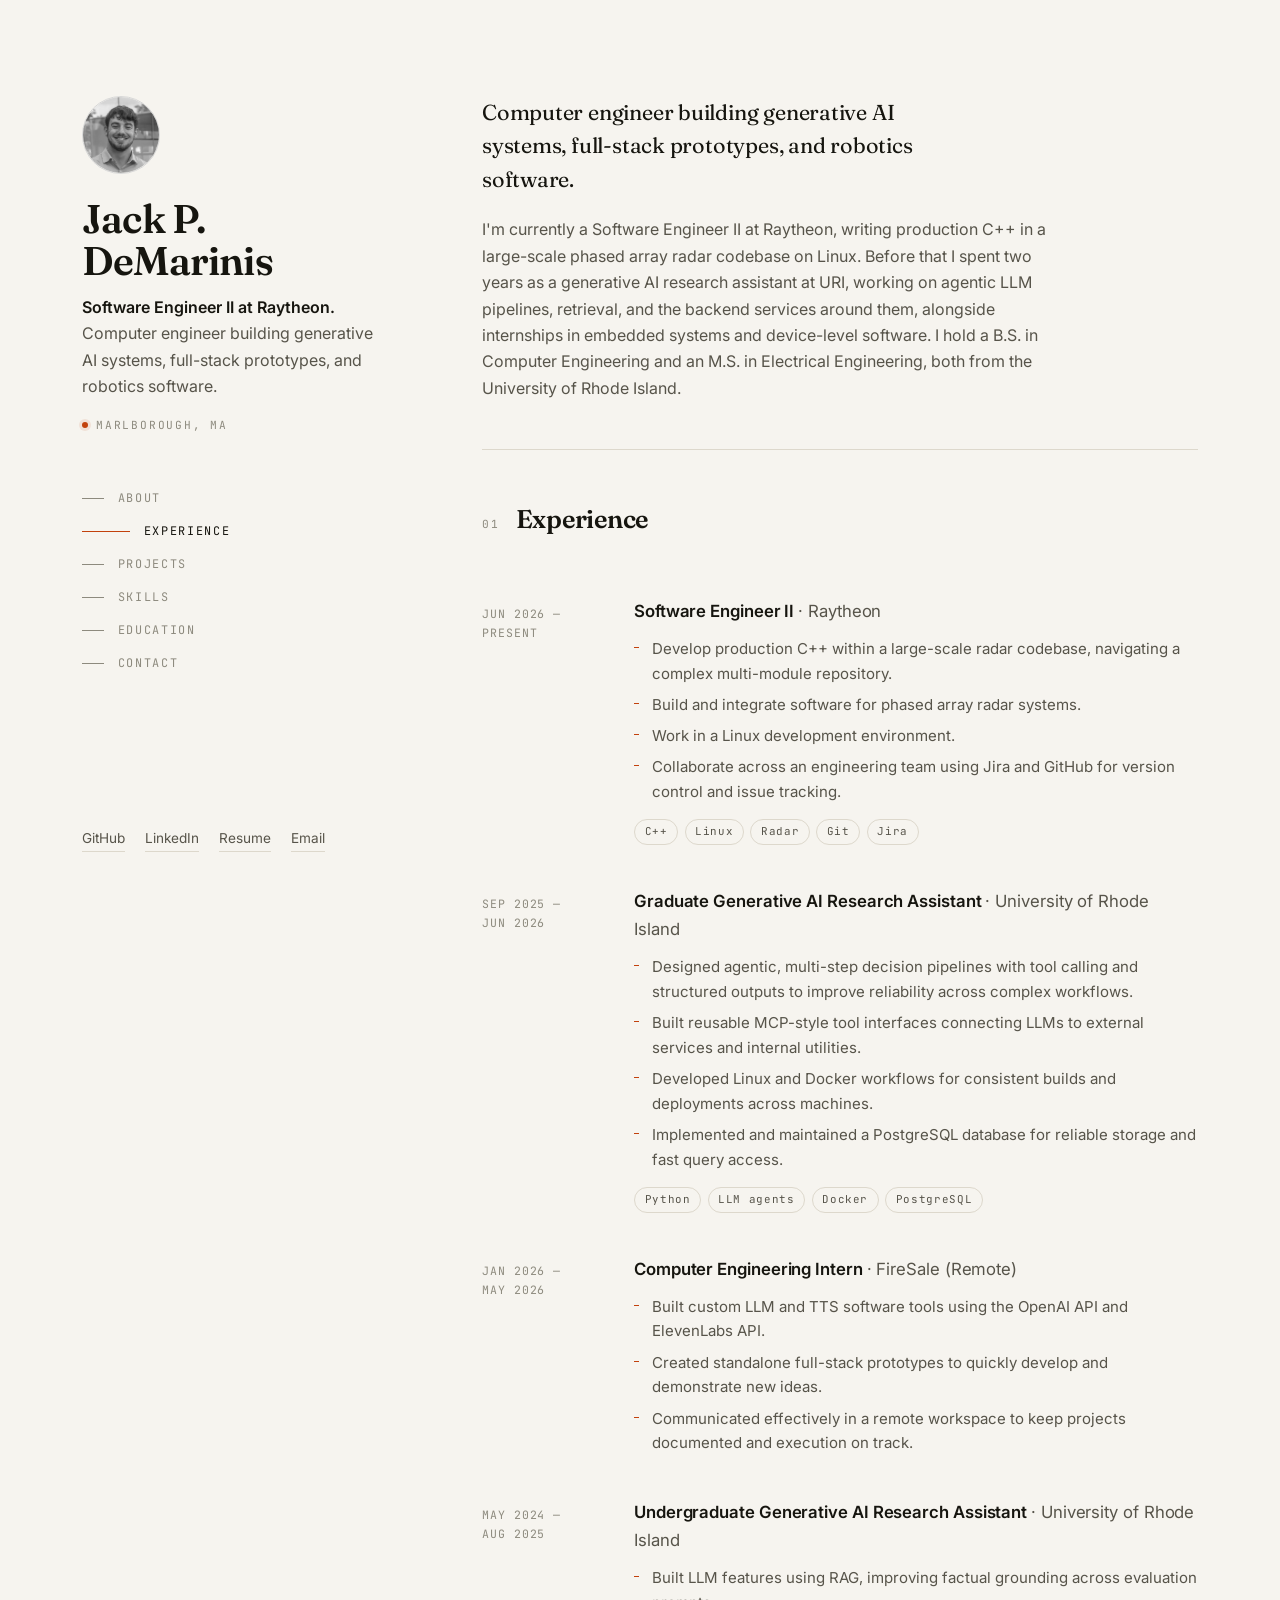
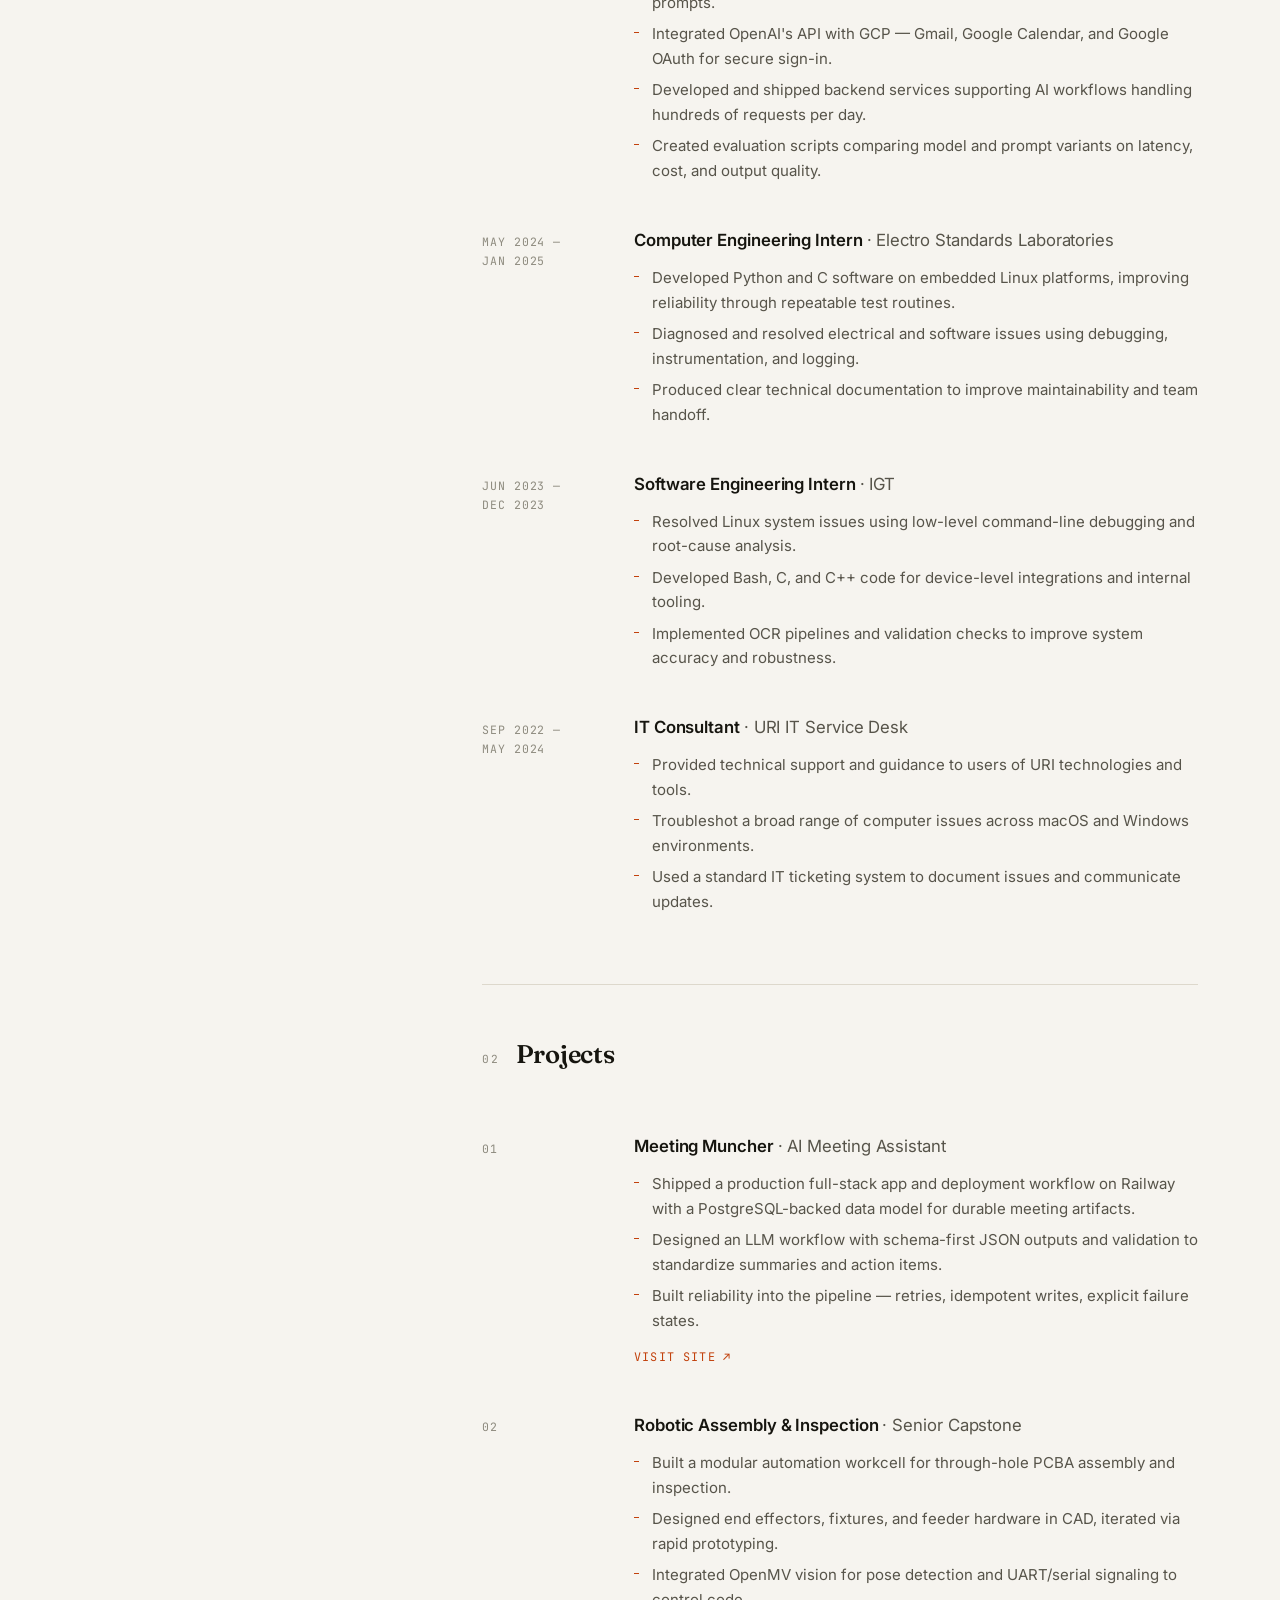
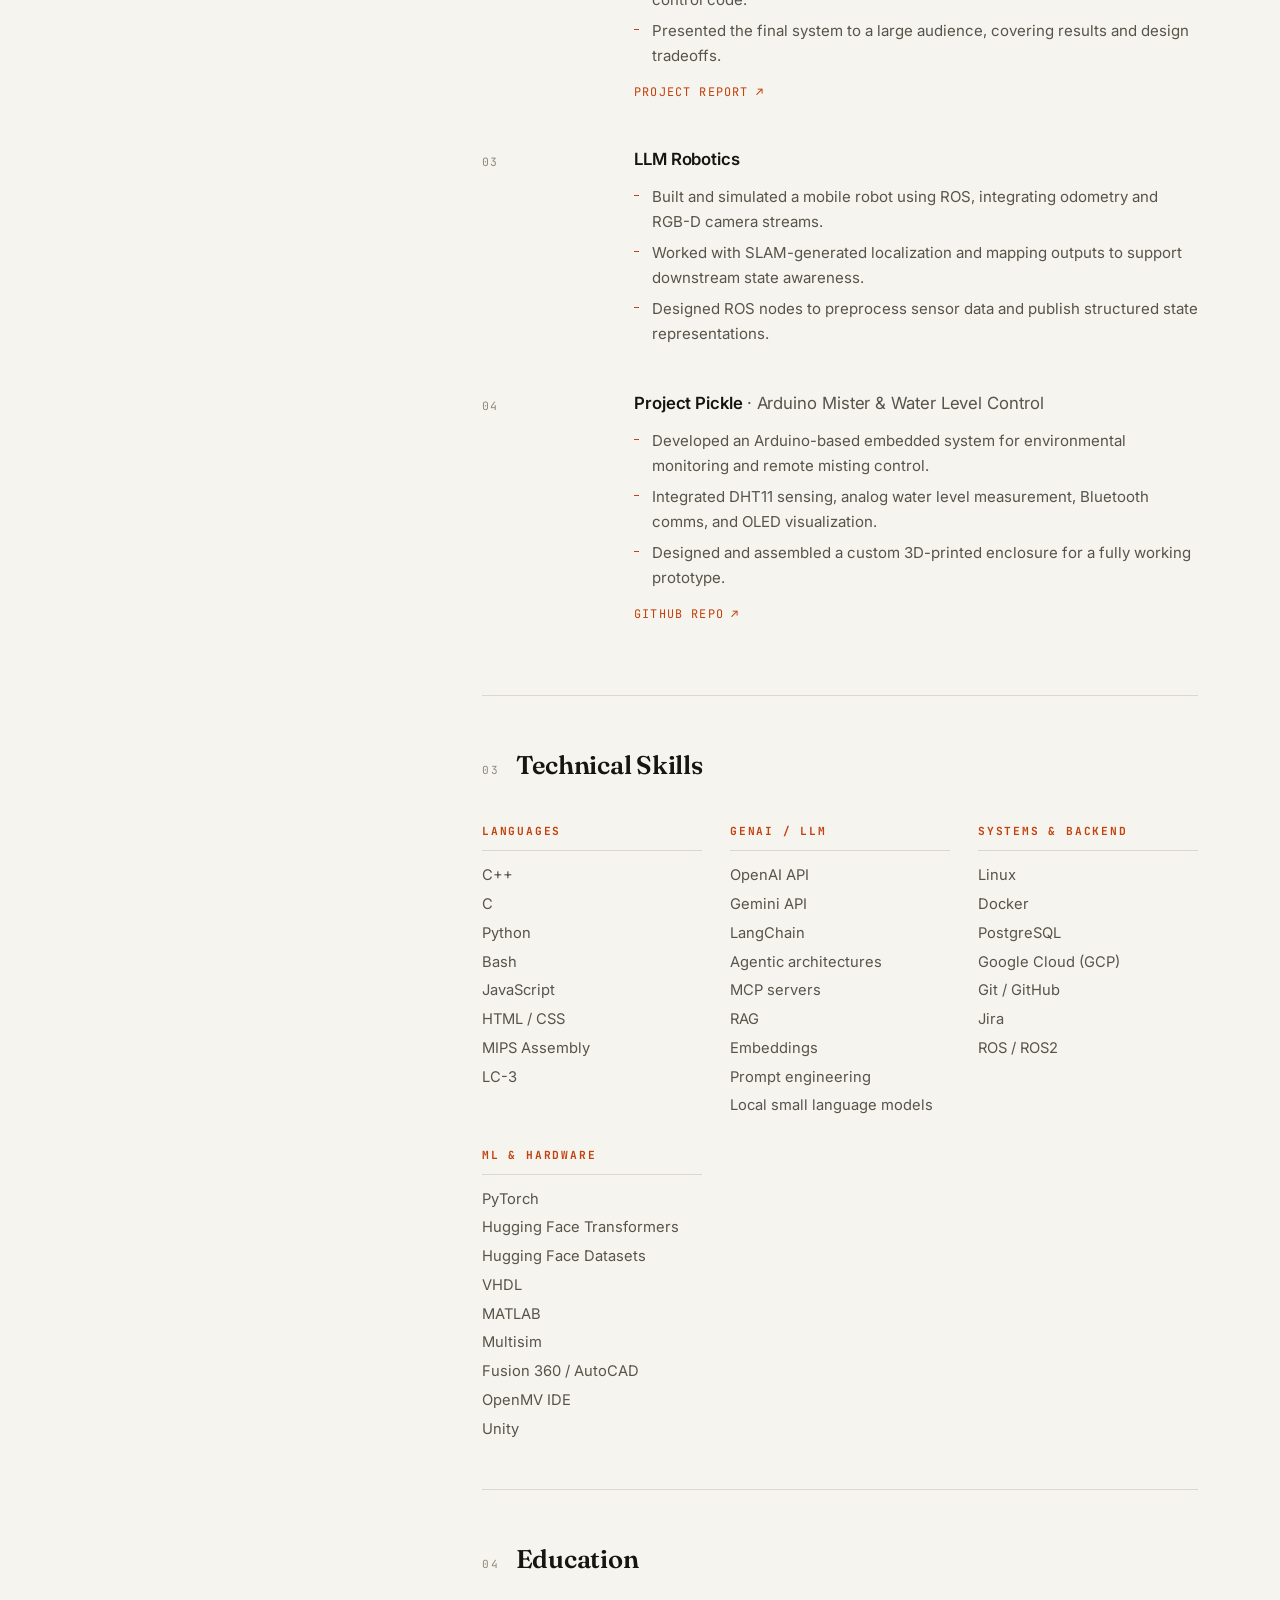
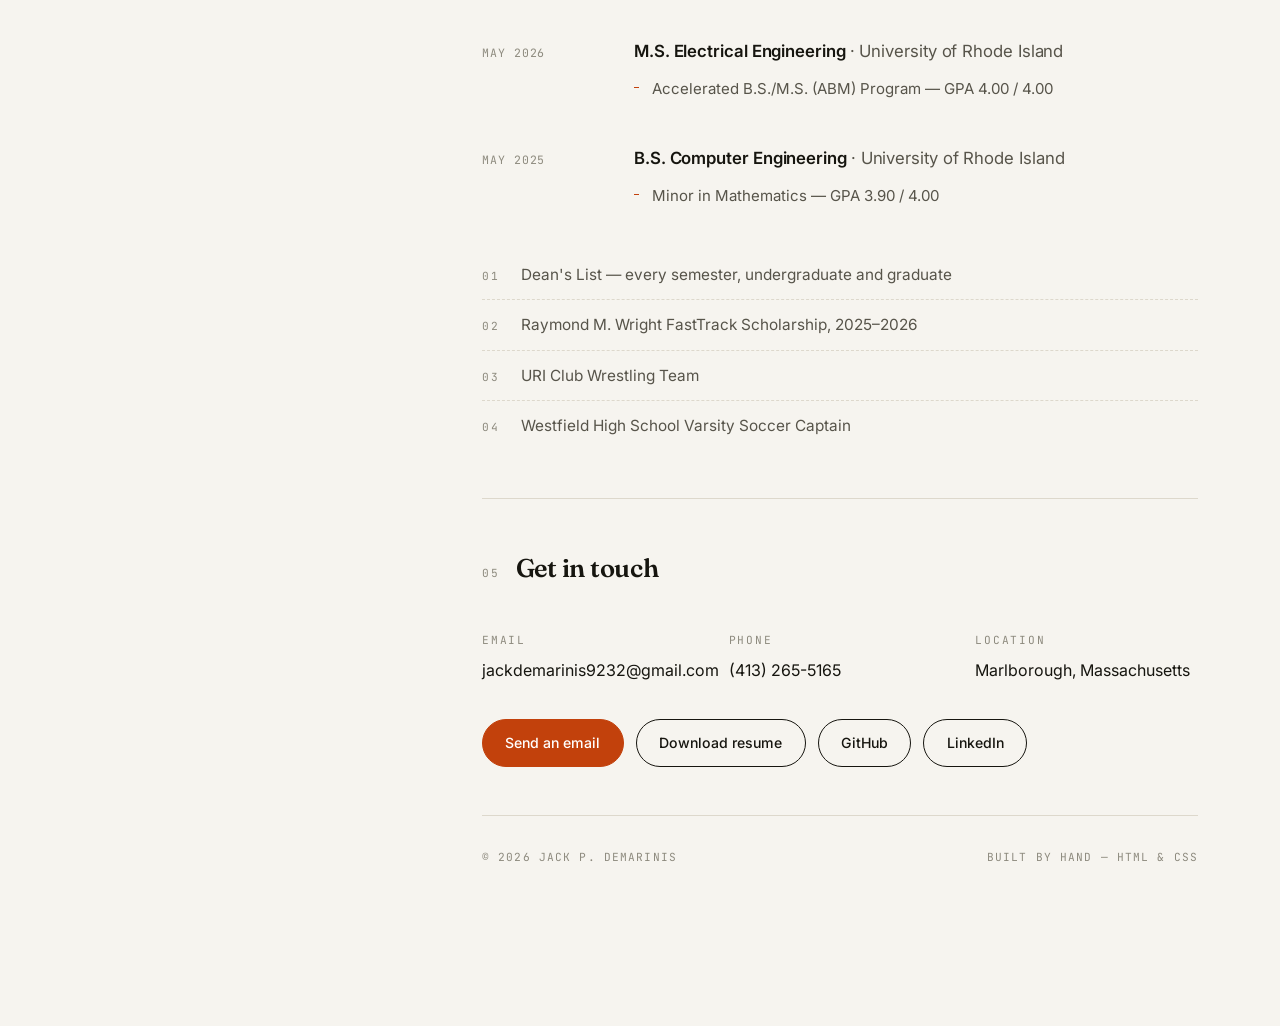
==== commit 548c8c25: "Not a graduate researcher anymore and moved experience" ====
--- a/design-editorial.html
+++ b/design-editorial.html
@@ -471,7 +471,7 @@
           </article>
 
           <article class="entry">
-            <div class="entry-date">Sep 2025 &mdash;<br />Present</div>
+            <div class="entry-date">Sep 2025 &mdash;<br />Jun 2026</div>
             <div>
               <h3>Graduate Generative AI Research Assistant <span>&middot; University of Rhode Island</span></h3>
               <ul>
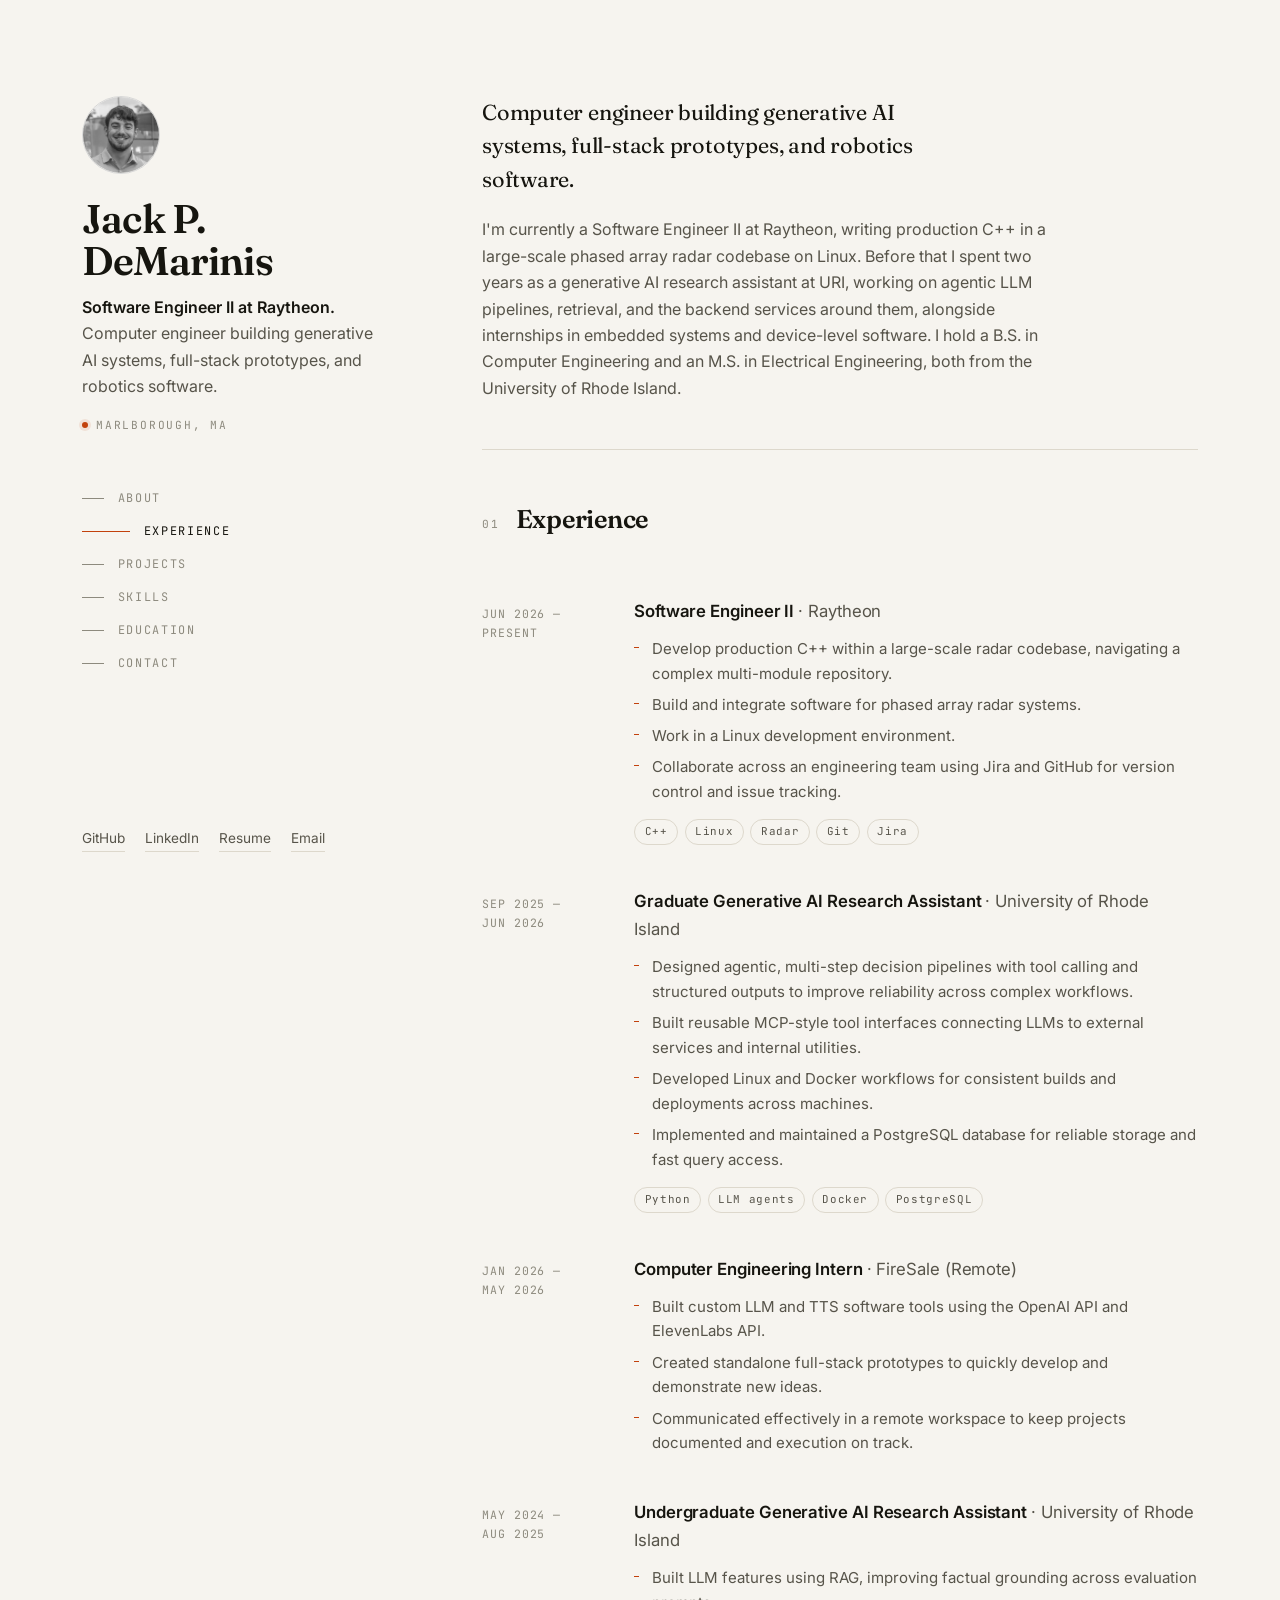
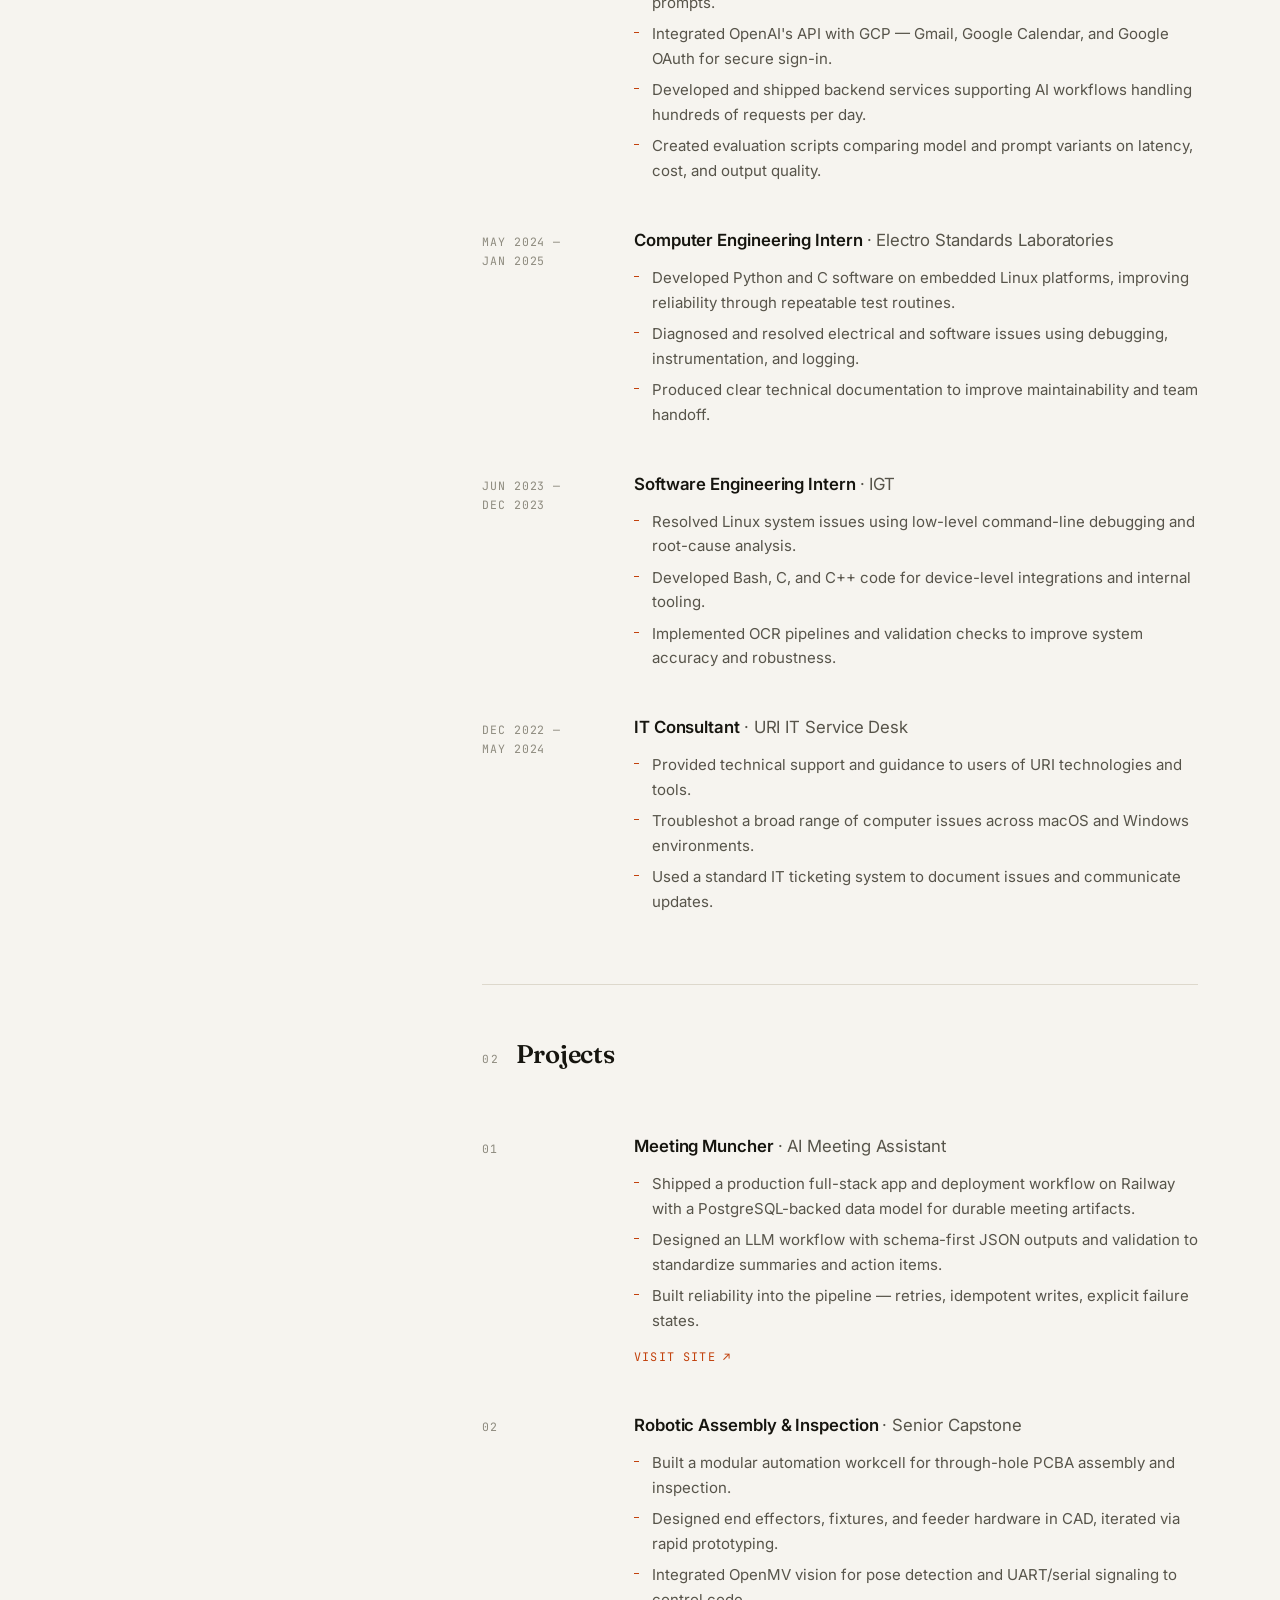
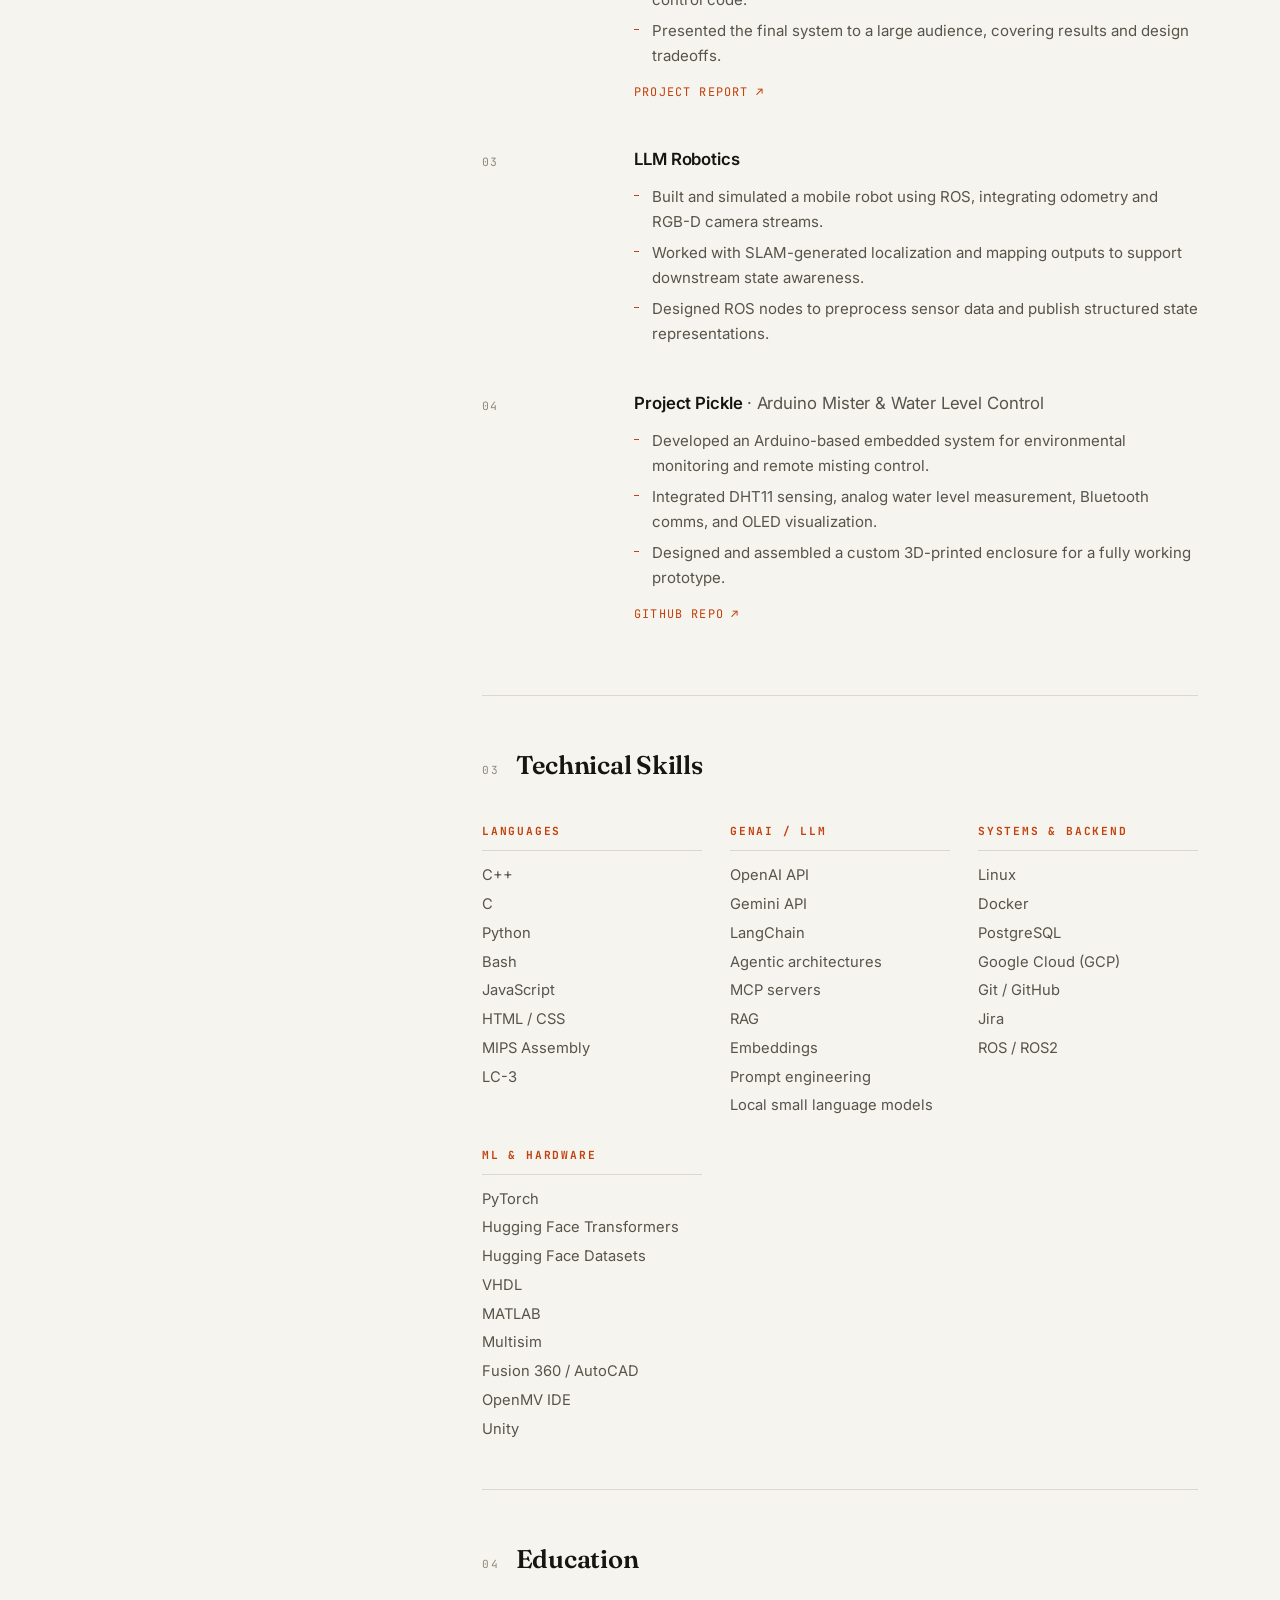
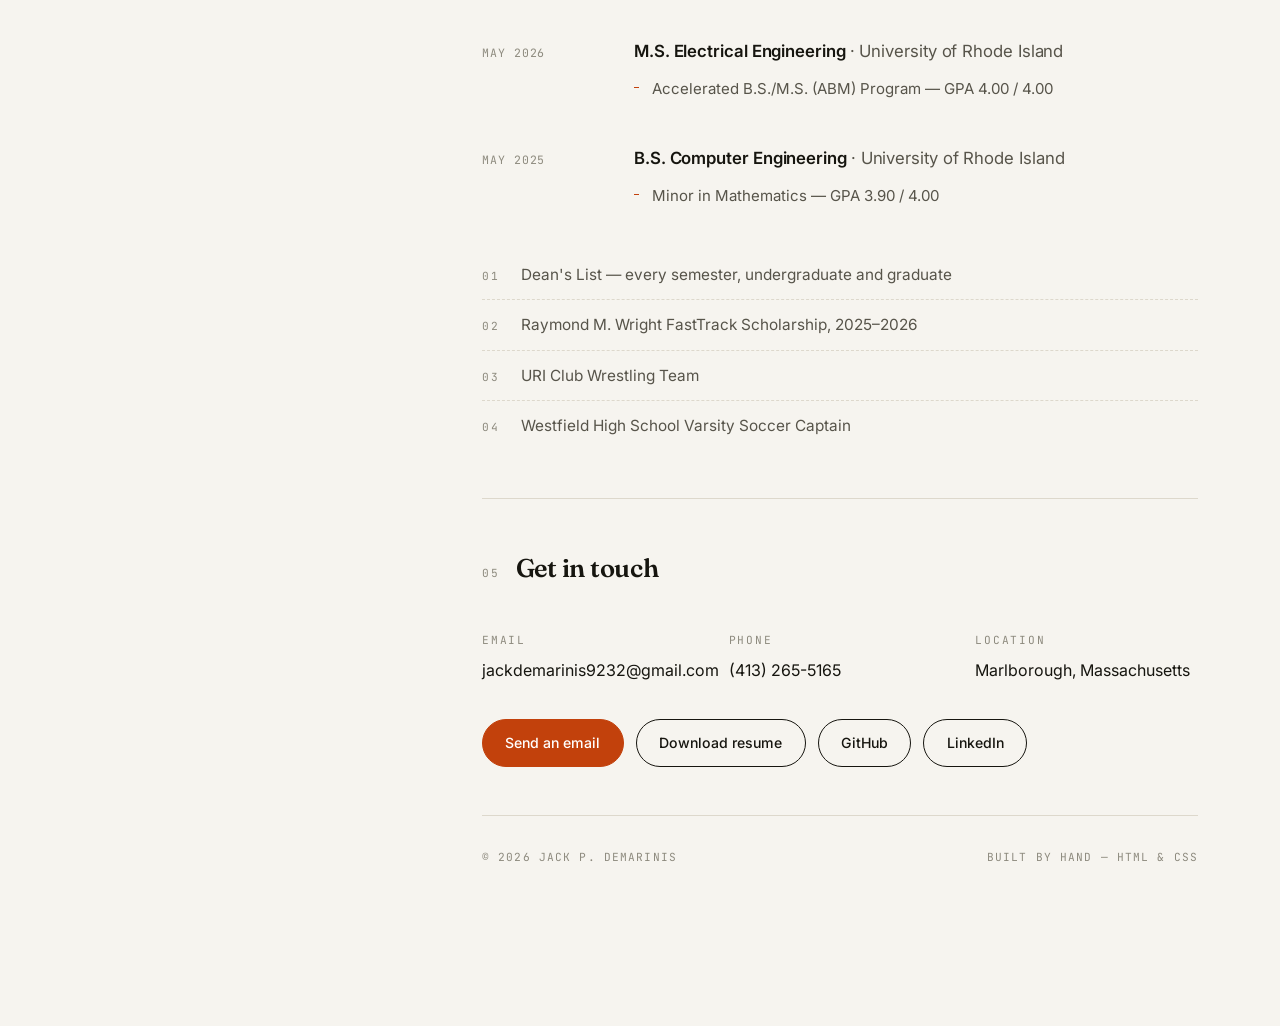
==== commit e7ec4ccb: "Correct IT Consultant start date to Dec 2022 and update resume PDF Co-Authored-By: Claude Opus 5.5 <" ====
--- a/design-editorial.html
+++ b/design-editorial.html
@@ -536,7 +536,7 @@
           </article>
 
           <article class="entry">
-            <div class="entry-date">Sep 2022 &mdash;<br />May 2024</div>
+            <div class="entry-date">Dec 2022 &mdash;<br />May 2024</div>
             <div>
               <h3>IT Consultant <span>&middot; URI IT Service Desk</span></h3>
               <ul>
